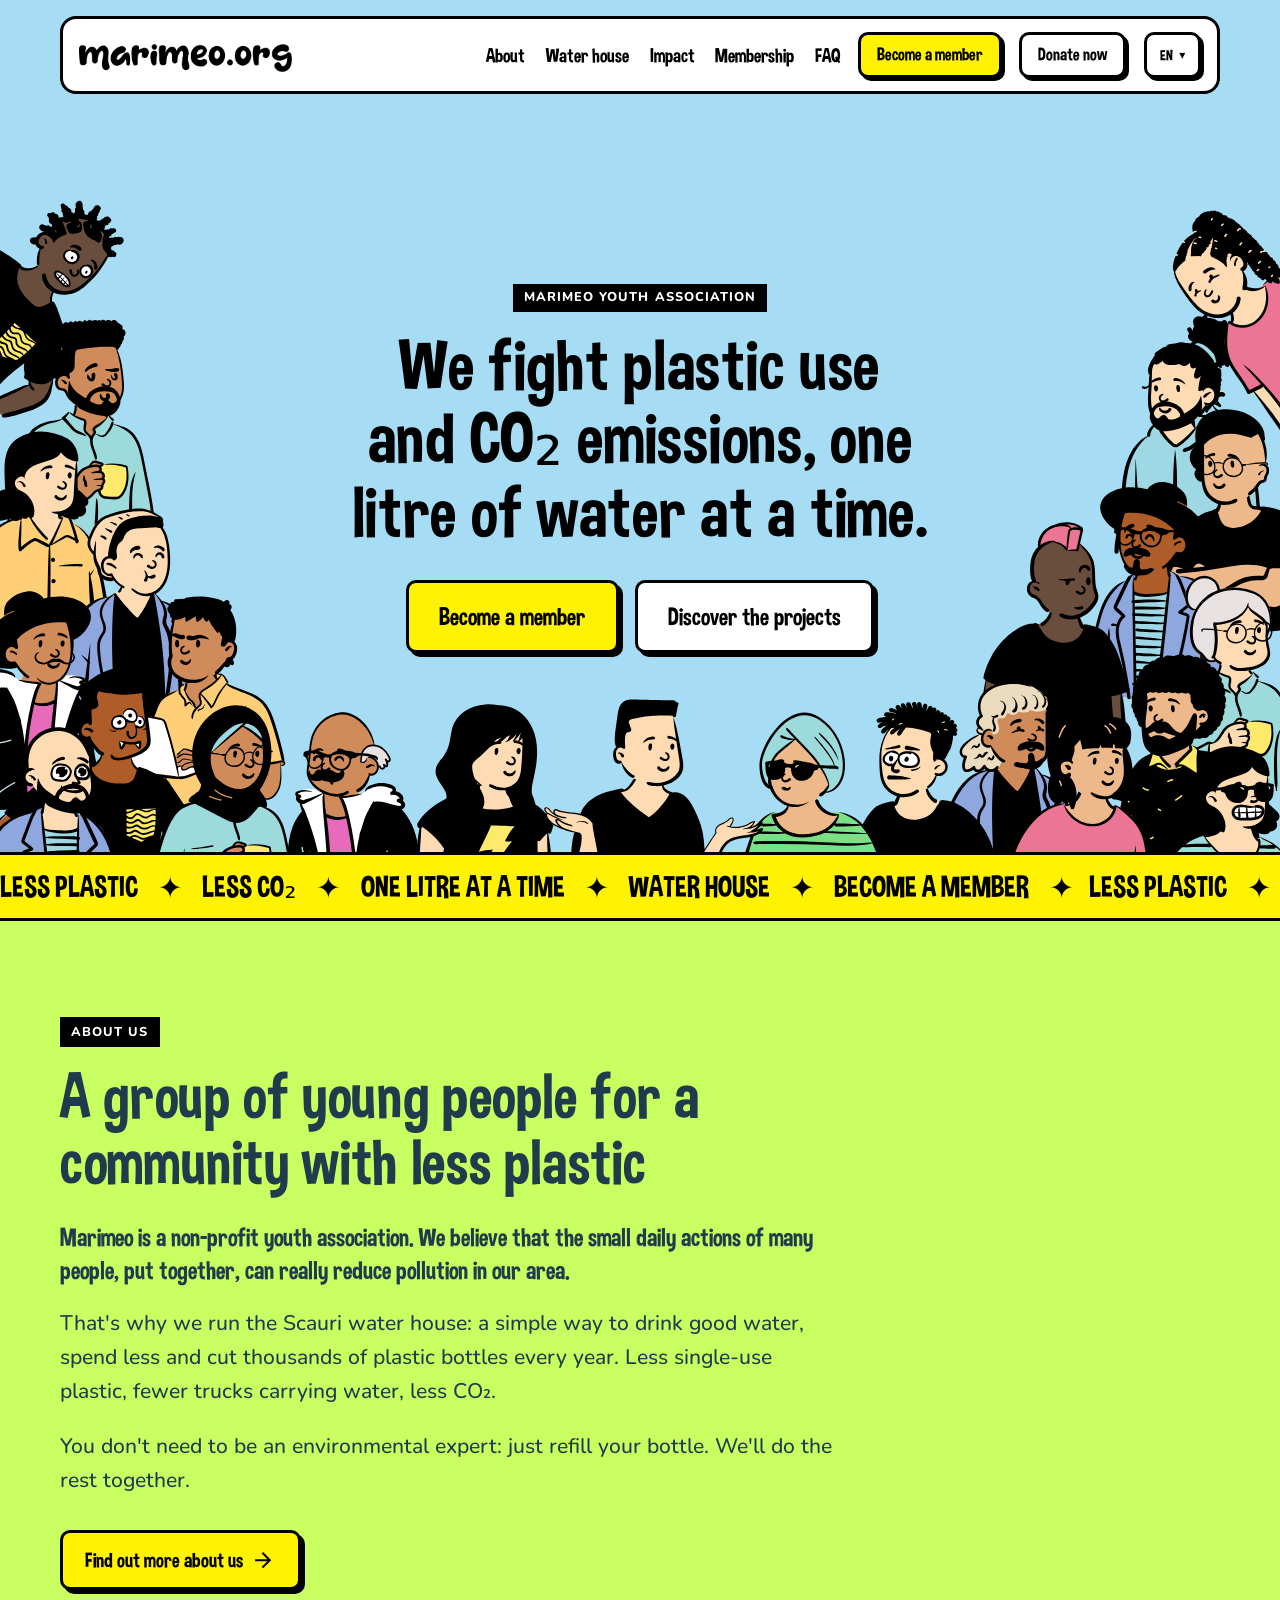
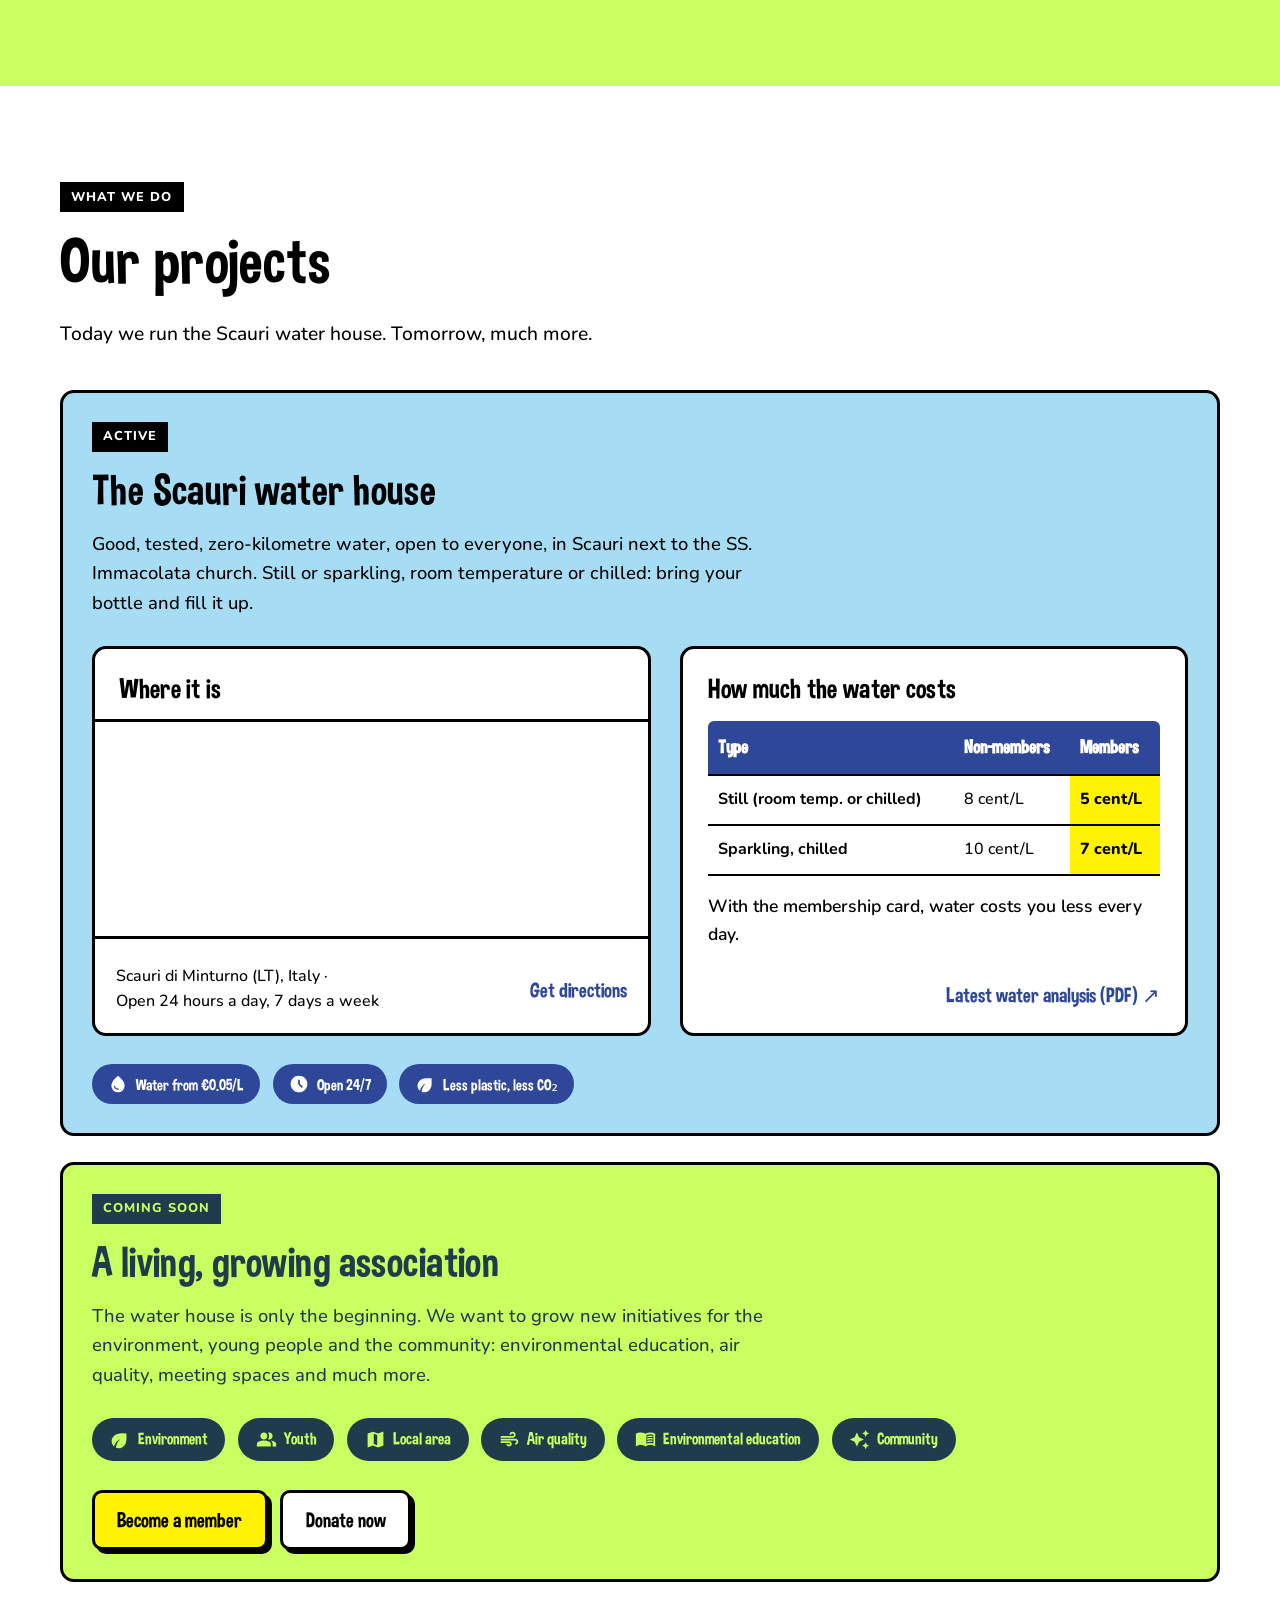
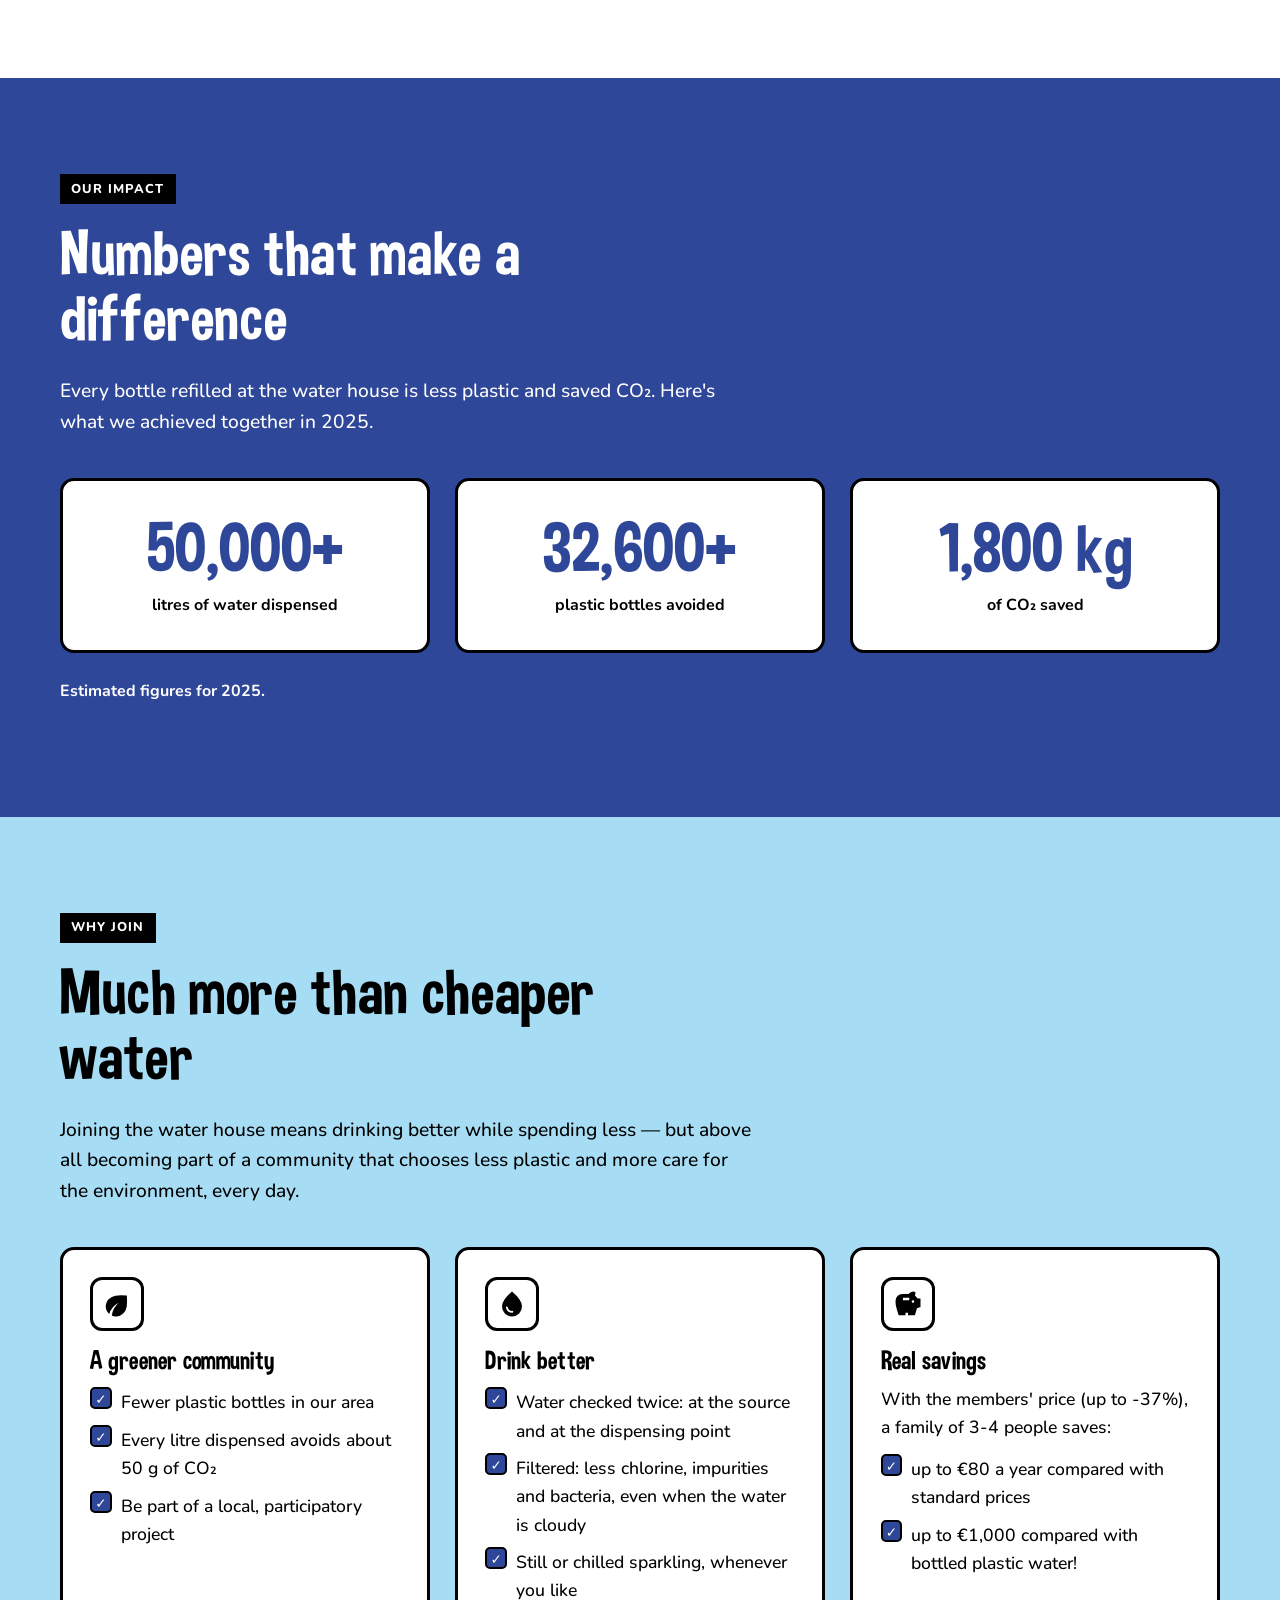
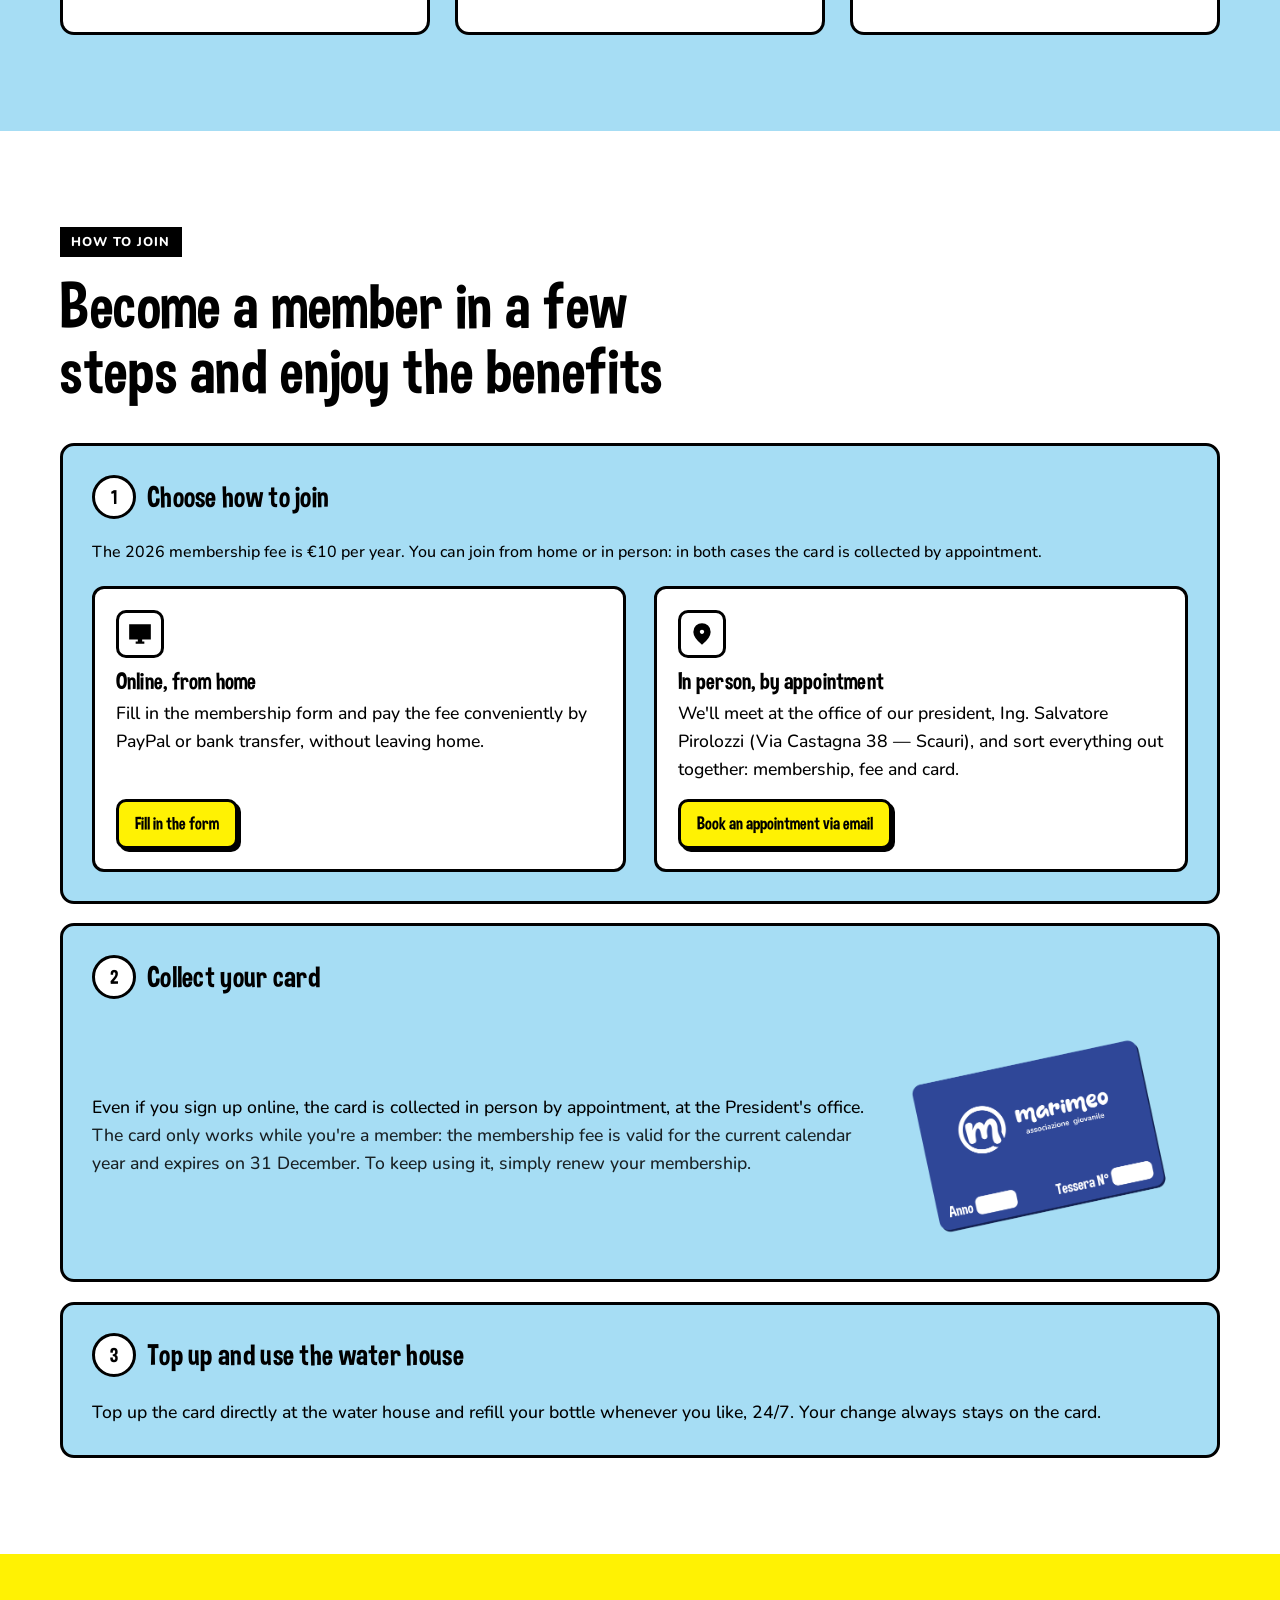
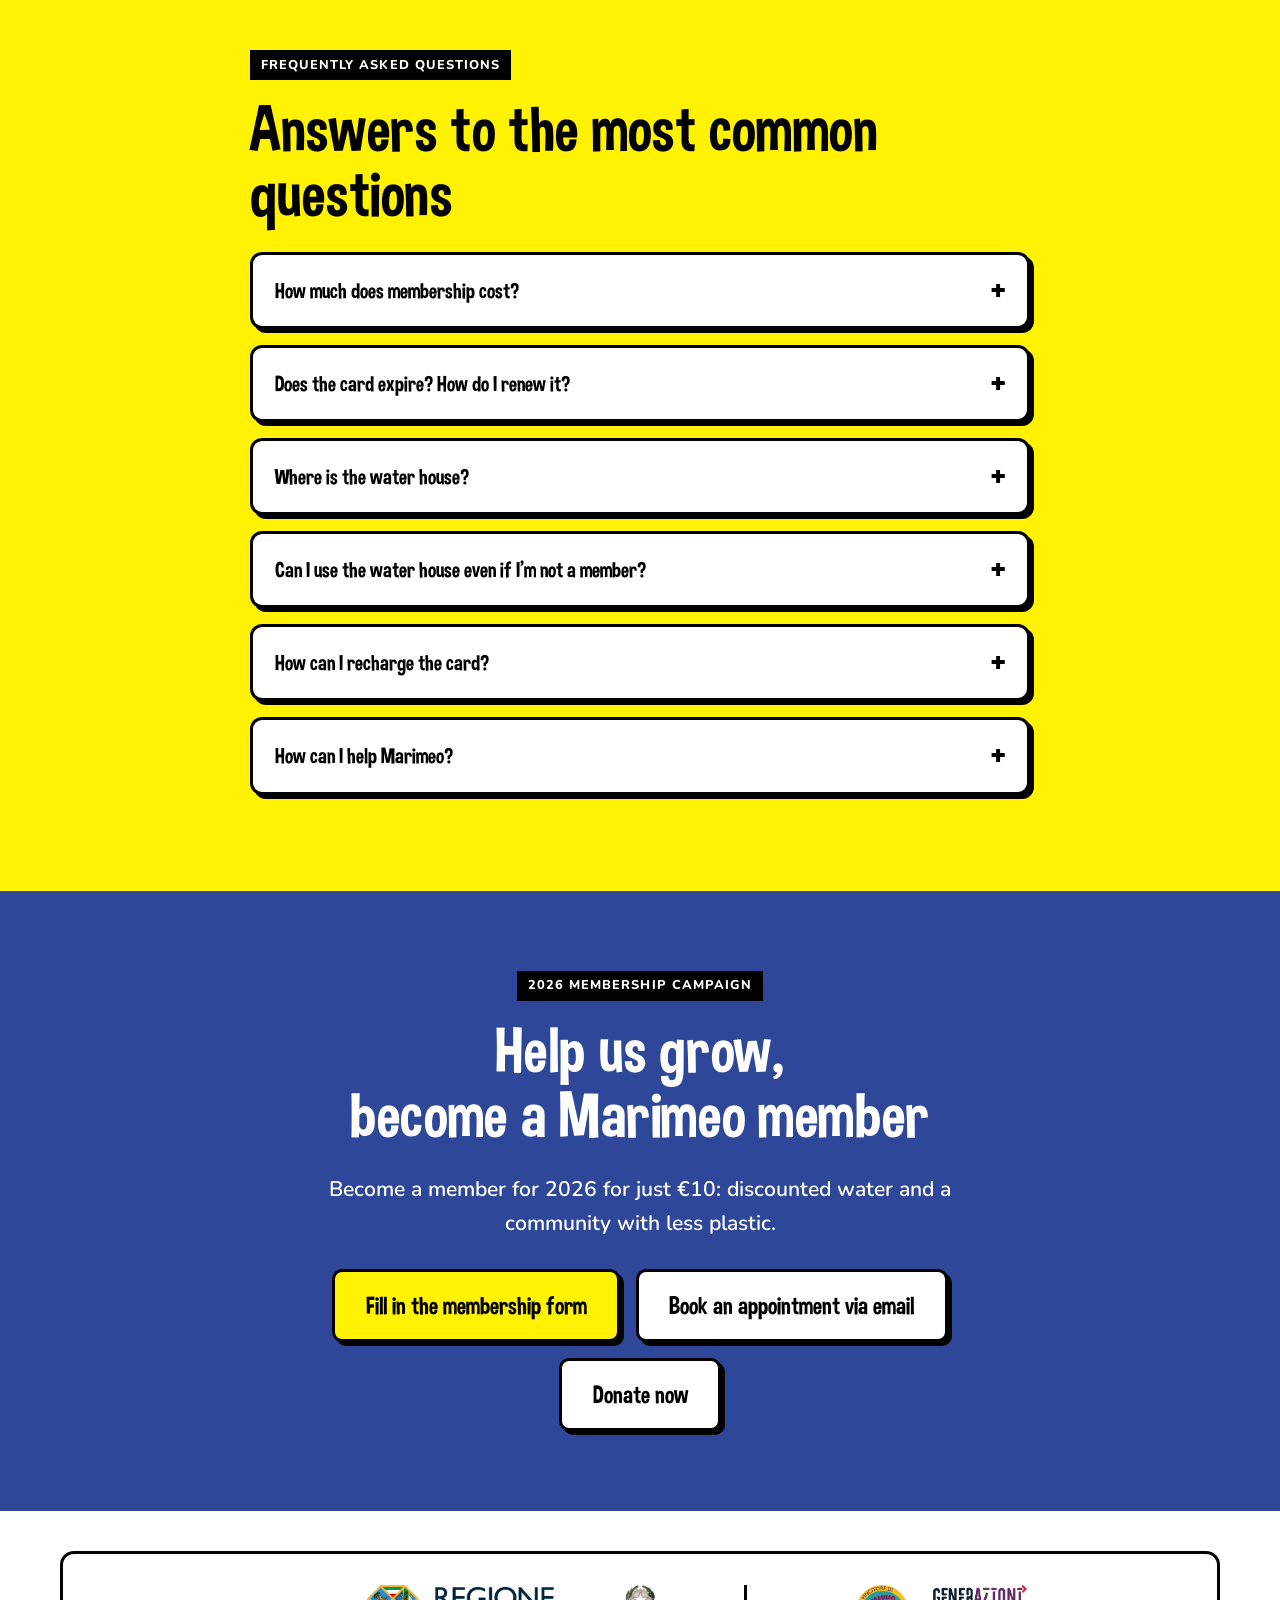
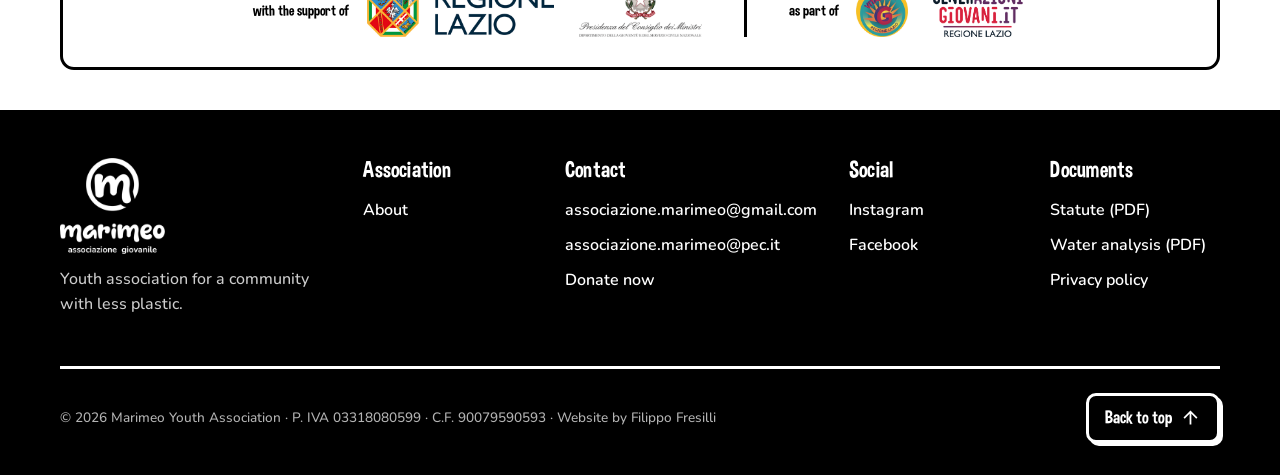
==== index.html @ 1ecc5b57 "Update index.html" ====
<!DOCTYPE html>
<html lang="it">
<head>
  <meta charset="UTF-8" />
  <meta name="viewport" content="width=device-width, initial-scale=1.0" />
  <title data-i18n="page_title">Marimeo — Associazione giovanile · Casetta dell'acqua a Scauri di Minturno</title>
  <meta name="description" data-i18n="meta_desc" content="Marimeo, associazione giovanile: gestiamo la casetta dell'acqua a Scauri, frazione di Minturno (LT), vicino Formia. Acqua da 5 cent/L, meno plastica, meno CO2." />
  <link rel="canonical" href="https://www.marimeo.org/" />

  <!-- Open Graph -->
  <meta property="og:title" content="Marimeo — Associazione giovanile · Casetta dell'acqua a Scauri" />
  <meta property="og:description" content="Associazione giovanile a Scauri, frazione di Minturno (LT) vicino Formia. La casetta dell'acqua è aperta a tutti h24: acqua buona, meno plastica, meno CO2." />
  <meta property="og:type" content="website" />
  <meta property="og:url" content="https://www.marimeo.org/" />
  <meta property="og:site_name" content="Marimeo" />
  <meta property="og:locale" content="it_IT" />
  <meta property="og:image" content="https://www.marimeo.org/assets/img/og-image.png?v=2" />
  <meta property="og:image:width" content="1200" />
  <meta property="og:image:height" content="630" />
  <meta property="og:image:alt" content="Marimeo — casetta dell'acqua di Scauri, associazione giovanile a Minturno (LT)" />
  <meta name="twitter:card" content="summary_large_image" />

  <!-- Favicon -->
  <link rel="icon" type="image/png" href="assets/img/favicon.png" />
  <link rel="apple-touch-icon" href="assets/img/favicon.png" />
  <meta name="theme-color" content="#2F4798" />

  <link rel="preconnect" href="https://fonts.googleapis.com" />
  <link rel="preconnect" href="https://fonts.gstatic.com" crossorigin />
  <link href="https://fonts.googleapis.com/css2?family=Nunito:wght@400;500;600;700;800&display=swap" rel="stylesheet" />

  <link rel="stylesheet" href="css/style.css" />

  <!-- Dati strutturati: associazione + il luogo fisico della casetta.
       Le coordinate sono le stesse del marker nella mappa della sezione "casetta". -->
  <script type="application/ld+json">
  {
    "@context": "https://schema.org",
    "@graph": [
      {
        "@type": "NGO",
        "@id": "https://www.marimeo.org/#organizzazione",
        "name": "Marimeo",
        "alternateName": "Associazione Giovanile Marimeo",
        "description": "Associazione giovanile ambientale senza scopo di lucro che gestisce la casetta dell'acqua di Scauri, frazione di Minturno (LT) nel basso Lazio, al confine con la Campania e vicino a Formia, per ridurre la plastica monouso e il consumo di CO2 sul territorio.",
        "url": "https://www.marimeo.org/",
        "logo": "https://www.marimeo.org/assets/img/marimeo-logo-black.png",
        "image": "https://www.marimeo.org/assets/img/og-image.png",
        "email": "associazione.marimeo@gmail.com",
        "foundingLocation": { "@id": "https://www.marimeo.org/#casetta" },
        "areaServed": [
          { "@type": "City", "name": "Scauri" },
          { "@type": "City", "name": "Minturno" },
          { "@type": "City", "name": "Formia" },
          { "@type": "AdministrativeArea", "name": "Provincia di Latina" }
        ],
        "knowsAbout": [
          "casetta dell'acqua",
          "riduzione della plastica monouso",
          "risparmio di CO2",
          "educazione ambientale"
        ],
        "sameAs": [
          "https://instagram.com/marimeo_org",
          "https://www.facebook.com/marimeo.org"
        ]
      },
      {
        "@type": "Place",
        "@id": "https://www.marimeo.org/#casetta",
        "name": "Casetta dell'acqua di Scauri",
        "description": "Casetta dell'acqua pubblica di Scauri, a pochi passi dalla Chiesa SS. Immacolata, frazione di Minturno (LT). Aperta a tutti h24: acqua naturale o frizzante, a temperatura ambiente o fredda, a partire da 5 cent/L per gli associati.",
        "url": "https://www.marimeo.org/#casetta",
        "isAccessibleForFree": true,
        "publicAccess": true,
        "address": {
          "@type": "PostalAddress",
          "streetAddress": "Presso la Chiesa SS. Immacolata",
          "addressLocality": "Scauri",
          "postalCode": "04028",
          "addressRegion": "LT",
          "addressCountry": "IT"
        },
        "containedInPlace": {
          "@type": "AdministrativeArea",
          "name": "Minturno",
          "containedInPlace": {
            "@type": "AdministrativeArea",
            "name": "Provincia di Latina",
            "containedInPlace": { "@type": "AdministrativeArea", "name": "Lazio" }
          }
        },
        "hasMap": "https://maps.app.goo.gl/UZPhsYiWvQkyXJnz8",
        "geo": {
          "@type": "GeoCoordinates",
          "latitude": 41.2585642,
          "longitude": 13.6988841
        },
        "openingHoursSpecification": {
          "@type": "OpeningHoursSpecification",
          "dayOfWeek": [
            "Monday", "Tuesday", "Wednesday", "Thursday",
            "Friday", "Saturday", "Sunday"
          ],
          "opens": "00:00",
          "closes": "23:59"
        }
      }
    ]
  }
  </script>

  <!-- Umami analytics (privacy-friendly, no cookie) -->
  <script defer src="https://cloud.umami.is/script.js" data-website-id="8558ff55-bcef-4fe2-8a5b-39b1cadf78dc"></script>
</head>
<body>
  <a class="skip-link" href="#main" data-i18n="skip_link">Salta al contenuto</a>
  <a id="top" tabindex="-1"></a>

  <!-- ===== Sprite icone (Material Symbols Sharp, filled — Apache 2.0) ===== -->
  <svg xmlns="http://www.w3.org/2000/svg" style="display:none" aria-hidden="true"><symbol id="i-users" viewBox="0 -960 960 960"><path d="M40-160v-112q0-34 17.5-62.5T104-378q62-31 126-46.5T360-440q66 0 130 15.5T616-378q29 15 46.5 43.5T680-272v112H40Zm720 0v-120q0-44-24.5-84.5T666-434q51 6 96 20.5t84 35.5q36 20 55 44.5t19 53.5v120H760ZM360-480q-66 0-113-47t-47-113q0-66 47-113t113-47q66 0 113 47t47 113q0 66-47 113t-113 47Zm400-160q0 66-47 113t-113 47q-11 0-28-2.5t-28-5.5q27-32 41.5-71t14.5-81q0-42-14.5-81T544-792q14-5 28-6.5t28-1.5q66 0 113 47t47 113Z"/></symbol><symbol id="i-impact" viewBox="0 -960 960 960"><path d="M640-160v-280h160v280H640Zm-240 0v-640h160v640H400Zm-240 0v-440h160v440H160Z"/></symbol><symbol id="i-droplet" viewBox="0 -960 960 960"><path d="M491-200q12-1 20.5-9.5T520-230q0-14-9-22.5t-23-7.5q-41 3-87-22.5T343-375q-2-11-10.5-18t-19.5-7q-14 0-23 10.5t-6 24.5q17 91 80 130t127 35ZM480-80q-137 0-228.5-94T160-408q0-100 79.5-217.5T480-880q161 137 240.5 254.5T800-408q0 140-91.5 234T480-80Z"/></symbol><symbol id="i-handshake" viewBox="0 -960 960 960"><path d="M622-144 484-282l56-56 82 82 202-202 56 56-258 258ZM400-480q-66 0-113-47t-47-113q0-66 47-113t113-47q66 0 113 47t47 113q0 66-47 113t-113 47Zm114 52L368-282l122 122H80v-112q0-33 17-62t47-44q51-26 115-44t141-18q30 0 58.5 3t55.5 9Z"/></symbol><symbol id="i-faq" viewBox="0 -960 960 960"><path d="M478-240q21 0 35.5-14.5T528-290q0-21-14.5-35.5T478-340q-21 0-35.5 14.5T428-290q0 21 14.5 35.5T478-240Zm-36-154h74q0-33 7.5-52t42.5-52q26-26 41-49.5t15-56.5q0-56-41-86t-97-30q-57 0-92.5 30T342-618l66 26q5-18 22.5-39t53.5-21q32 0 48 17.5t16 38.5q0 20-12 37.5T506-526q-44 39-54 59t-10 73Zm38 314q-83 0-156-31.5T197-197q-54-54-85.5-127T80-480q0-83 31.5-156T197-763q54-54 127-85.5T480-880q83 0 156 31.5T763-763q54 54 85.5 127T880-480q0 83-31.5 156T763-197q-54 54-127 85.5T480-80Z"/></symbol><symbol id="i-clock" viewBox="0 -960 960 960"><path d="m612-292 56-56-148-148v-184h-80v216l172 172ZM480-80q-83 0-156-31.5T197-197q-54-54-85.5-127T80-480q0-83 31.5-156T197-763q54-54 127-85.5T480-880q83 0 156 31.5T763-763q54 54 85.5 127T880-480q0 83-31.5 156T763-197q-54 54-127 85.5T480-80Z"/></symbol><symbol id="i-leaf" viewBox="0 -960 960 960"><path d="M450-80q-33 0-66.5-7.5T315-109q12-121 70-226t149-185q-110 56-190.5 148T231-162q-4-3-7.5-6.5L216-176q-47-47-71.5-105T120-402q0-68 27-130t75-110q81-81 210-105.5t362-4.5q18 239-6 364.5T684-182q-49 49-109.5 75.5T450-80Z"/></symbol><symbol id="i-ticket" viewBox="0 -960 960 960"><path d="M480-280q17 0 28.5-11.5T520-320q0-17-11.5-28.5T480-360q-17 0-28.5 11.5T440-320q0 17 11.5 28.5T480-280Zm0-160q17 0 28.5-11.5T520-480q0-17-11.5-28.5T480-520q-17 0-28.5 11.5T440-480q0 17 11.5 28.5T480-440Zm0-160q17 0 28.5-11.5T520-640q0-17-11.5-28.5T480-680q-17 0-28.5 11.5T440-640q0 17 11.5 28.5T480-600ZM80-160v-240q33 0 56.5-23.5T160-480q0-33-23.5-56.5T80-560v-240h800v240q-33 0-56.5 23.5T800-480q0 33 23.5 56.5T880-400v240H80Z"/></symbol><symbol id="i-save" viewBox="0 -960 960 960"><path d="M640-520q17 0 28.5-11.5T680-560q0-17-11.5-28.5T640-600q-17 0-28.5 11.5T600-560q0 17 11.5 28.5T640-520Zm-320-80h200v-80H320v80ZM180-120q-34-114-67-227.5T80-580q0-92 64-156t156-64h200q29-38 70.5-59t89.5-21q25 0 42.5 17.5T720-820q0 5-5 23-4 11-7.5 22.5T702-751l91 91h87v279l-113 37-67 224H480v-80h-80v80H180Z"/></symbol><symbol id="i-monitor" viewBox="0 -960 960 960"><path d="M320-120v-80h80v-80H80v-560h800v560H560v80h80v80H320Z"/></symbol><symbol id="i-pin" viewBox="0 -960 960 960"><path d="M480-480q33 0 56.5-23.5T560-560q0-33-23.5-56.5T480-640q-33 0-56.5 23.5T400-560q0 33 23.5 56.5T480-480Zm0 400Q319-217 239.5-334.5T160-552q0-150 96.5-239T480-880q127 0 223.5 89T800-552q0 100-79.5 217.5T480-80Z"/></symbol><symbol id="i-map" viewBox="0 -960 960 960"><path d="m600-120-240-84-240 93v-647l240-82 240 84 240-93v647l-240 82Zm-40-98v-468l-160-56v468l160 56Z"/></symbol><symbol id="i-wind" viewBox="0 -960 960 960"><path d="M460-160q-50 0-85-35t-35-85h80q0 17 11.5 28.5T460-240q17 0 28.5-11.5T500-280q0-17-11.5-28.5T460-320H80v-80h380q50 0 85 35t35 85q0 50-35 85t-85 35ZM80-560v-80h540q26 0 43-17t17-43q0-26-17-43t-43-17q-26 0-43 17t-17 43h-80q0-59 40.5-99.5T620-840q59 0 99.5 40.5T760-700q0 59-40.5 99.5T620-560H80Zm660 320v-80q26 0 43-17t17-43q0-26-17-43t-43-17H80v-80h660q59 0 99.5 40.5T880-380q0 59-40.5 99.5T740-240Z"/></symbol><symbol id="i-book" viewBox="0 -960 960 960"><path d="M520-278q44-21 88.5-31.5T700-320q36 0 70.5 6t69.5 18v-396q-33-14-68.5-21t-71.5-7q-47 0-93 12t-87 36v394Zm-40 118q-48-38-104-59t-116-21q-53 0-111 20T40-158v-580q44-30 103.5-46T260-800q58 0 113.5 15T480-740q51-30 106.5-45T700-800q57 0 116.5 16T920-738v580q-50-42-108.5-62T700-240q-60 0-116 21t-104 59Zm80-404v-68q33-14 67.5-21t72.5-7q26 0 51 4t49 10v64q-24-9-48.5-13.5T700-600q-38 0-73 9.5T560-564Zm0 220v-68q33-14 67.5-21t72.5-7q26 0 51 4t49 10v64q-24-9-48.5-13.5T700-380q-38 0-73 9t-67 27Zm0-110v-68q33-14 67.5-21t72.5-7q26 0 51 4t49 10v64q-24-9-48.5-13.5T700-490q-38 0-73 9.5T560-454Z"/></symbol><symbol id="i-arrow-up" viewBox="0 -960 960 960"><path d="M440-160v-487L216-423l-56-57 320-320 320 320-56 57-224-224v487h-80Z"/></symbol><symbol id="i-arrow-right" viewBox="0 -960 960 960"><path d="M647-440H160v-80h487L423-744l57-56 320 320-320 320-57-56 224-224Z"/></symbol><symbol id="i-close" viewBox="0 -960 960 960"><path d="m256-200-56-56 224-224-224-224 56-56 224 224 224-224 56 56-224 224 224 224-56 56-224-224-224 224Z"/></symbol><symbol id="i-sparkles" viewBox="0 0 24 24"><path d="m19 9-1.25-2.75L15 5l2.75-1.25L19 1l1.25 2.75L23 5l-2.75 1.25Zm0 14-1.25-2.75L15 19l2.75-1.25L19 15l1.25 2.75L23 19l-2.75 1.25ZM9 20l-2.5-5.5L1 12l5.5-2.5L9 4l2.5 5.5L17 12l-5.5 2.5Z"/></symbol></svg>

  <!-- ===== Header / Navbar ===== -->
  <header class="site-header">
    <div class="container header-inner">
      <a href="#top" class="brand" aria-label="Marimeo — home">
        <img class="brand-wordmark" src="assets/img/marimeo-wordmark-black.png" alt="Marimeo" width="609" height="80" />
      </a>

      <div class="header-right">
        <nav class="nav" aria-label="Navigazione principale">
          <ul class="nav-menu" id="nav-menu">
            <li><a href="#chi-siamo" data-i18n="nav_about">Chi siamo</a></li>
            <li><a href="#casetta" data-i18n="nav_water">Casetta</a></li>
            <li><a href="#impatto" data-i18n="nav_impact">Impatto</a></li>
            <li><a href="#associarsi" data-i18n="nav_join_us">Associarsi</a></li>
            <li><a href="#faq" data-i18n="nav_faq">FAQ</a></li>
          </ul>
        </nav>

        <a href="#come-associarsi" class="btn btn-sm header-cta" data-i18n="nav_join">Diventa socio</a>
        <a href="https://paypal.me/associazionemarimeo?country.x=IT&amp;locale.x=it_IT" data-umami-event="dona" class="btn btn-sm btn-ghost header-donate" target="_blank" rel="noopener" data-i18n="donate_cta">Dona ora</a>

        <div class="lang-switch">
          <button type="button" class="lang-trigger" aria-expanded="false" aria-controls="lang-menu" aria-label="Cambia lingua / Change language">
            <span class="lang-current">IT</span>
            <span class="lang-caret" aria-hidden="true">▾</span>
          </button>
          <ul class="lang-menu" id="lang-menu">
            <li><button type="button" class="lang-btn is-active" data-lang="it" lang="it" aria-pressed="true">Italiano</button></li>
            <li><button type="button" class="lang-btn" data-lang="en" lang="en" aria-pressed="false">English</button></li>
            <li><button type="button" class="lang-btn" data-lang="fr" lang="fr" aria-pressed="false">Français</button></li>
          </ul>
        </div>
      </div>
    </div>
  </header>

  <!-- ===== Barra di navigazione mobile (in basso, stile app) ===== -->
  <nav class="bottom-nav" aria-label="Navigazione mobile">
    <a href="#chi-siamo" class="bn-item"><svg class="ico" aria-hidden="true"><use href="#i-users"></use></svg><span class="bn-label" data-i18n="nav_about">Chi siamo</span></a>
    <a href="#casetta" class="bn-item"><svg class="ico" aria-hidden="true"><use href="#i-droplet"></use></svg><span class="bn-label" data-i18n="nav_water">Casetta</span></a>
    <a href="#impatto" class="bn-item"><svg class="ico" aria-hidden="true"><use href="#i-impact"></use></svg><span class="bn-label" data-i18n="nav_impact">Impatto</span></a>
    <a href="#associarsi" class="bn-item"><svg class="ico" aria-hidden="true"><use href="#i-handshake"></use></svg><span class="bn-label" data-i18n="nav_join_us">Associarsi</span></a>
    <a href="#faq" class="bn-item"><svg class="ico" aria-hidden="true"><use href="#i-faq"></use></svg><span class="bn-label" data-i18n="nav_faq">FAQ</span></a>
  </nav>

  <main id="main" tabindex="-1">
    <!-- ===== 1. Hero ===== -->
    <section class="hero">
      <div class="container hero-inner">
        <h1 class="hero-title">
          <span class="eyebrow" data-i18n="hero_eyebrow">Associazione Giovanile Marimeo</span>
          <span class="hero-claim" data-i18n="hero_title">Combattiamo il consumo di plastica e le emissioni di CO₂, un litro d'acqua alla volta.</span>
        </h1>
        <div class="hero-actions">
          <a href="#come-associarsi" class="btn btn-lg" data-i18n="hero_cta1">Diventa socio</a>
          <a href="#casetta" class="btn btn-ghost btn-lg" data-i18n="hero_cta2">Scopri i progetti</a>
        </div>
      </div>
    </section>

    <!-- Marquee. Gli span sono copie identiche e portano lo stesso data-i18n,
         cosi' restano identici anche cambiando lingua: l'animazione trasla il
         track del 50%, e senza copie uguali il ciclo si chiuderebbe con un salto.
         Ne servono quattro, non due: a fine ciclo il track e' scorso di meta'
         larghezza, cioe' di due span, e sotto quella soglia su schermi larghi
         resterebbe una fascia gialla vuota a destra. -->
    <div class="marquee" aria-hidden="true">
      <div class="marquee-track">
        <span data-i18n="marquee_text" data-i18n-html>MENO PLASTICA <i class="marquee-sep">✦</i> MENO CO₂ <i class="marquee-sep">✦</i> UN LITRO ALLA VOLTA <i class="marquee-sep">✦</i> CASETTA DELL'ACQUA <i class="marquee-sep">✦</i> DIVENTA SOCIO <i class="marquee-sep">✦</i></span>
        <span data-i18n="marquee_text" data-i18n-html>MENO PLASTICA <i class="marquee-sep">✦</i> MENO CO₂ <i class="marquee-sep">✦</i> UN LITRO ALLA VOLTA <i class="marquee-sep">✦</i> CASETTA DELL'ACQUA <i class="marquee-sep">✦</i> DIVENTA SOCIO <i class="marquee-sep">✦</i></span>
        <span data-i18n="marquee_text" data-i18n-html>MENO PLASTICA <i class="marquee-sep">✦</i> MENO CO₂ <i class="marquee-sep">✦</i> UN LITRO ALLA VOLTA <i class="marquee-sep">✦</i> CASETTA DELL'ACQUA <i class="marquee-sep">✦</i> DIVENTA SOCIO <i class="marquee-sep">✦</i></span>
        <span data-i18n="marquee_text" data-i18n-html>MENO PLASTICA <i class="marquee-sep">✦</i> MENO CO₂ <i class="marquee-sep">✦</i> UN LITRO ALLA VOLTA <i class="marquee-sep">✦</i> CASETTA DELL'ACQUA <i class="marquee-sep">✦</i> DIVENTA SOCIO <i class="marquee-sep">✦</i></span>
      </div>
    </div>

    <!-- ===== 2. Cos'è Marimeo ===== -->
    <section id="chi-siamo" class="section section-green">
      <div class="container narrow">
        <p class="section-eyebrow" data-i18n="about_eyebrow">Chi siamo</p>
        <h2 class="section-title" data-i18n="about_title">Un'associazione di giovani per un territorio con meno plastica</h2>
        <div class="about-text">
          <p data-i18n="about_p1">
            Marimeo è un'associazione giovanile senza scopo di lucro. Crediamo che i
            piccoli gesti di ogni giorno, messi insieme, possano ridurre davvero
            l'inquinamento del nostro territorio.
          </p>
          <p data-i18n="about_p2">
            Per questo gestiamo la casetta dell'acqua di Scauri: un modo semplice per
            bere acqua buona, spendere meno e tagliare migliaia di bottiglie di
            plastica ogni anno. Meno plastica monouso, meno camion che trasportano
            acqua, meno CO₂.
          </p>
          <p data-i18n="about_p3">
            Non serve essere ambientalisti esperti: basta riempire la propria
            borraccia. Il resto lo facciamo insieme.
          </p>
        </div>

        <p class="about-cta">
          <a href="chi-siamo.html" class="btn"><span data-i18n="about_more">Scopri di più su di noi</span><svg class="ico" aria-hidden="true"><use href="#i-arrow-right"></use></svg></a>
        </p>
      </div>
    </section>

    <!-- ===== 3. Cosa facciamo: i progetti ===== -->
    <!-- L'id resta "casetta": e' l'ancora dei menu, del CTA nell'hero e l'@id
         del Place nei dati strutturati. La sezione ora e' un contenitore di
         progetti, ma il luogo fisico a cui punta l'ancora e' sempre questo. -->
    <section id="casetta" class="section">
      <div class="container">
        <p class="section-eyebrow" data-i18n="water_eyebrow">Cosa facciamo</p>
        <h2 class="section-title" data-i18n="projects_title">I nostri progetti</h2>
        <p class="section-intro" data-i18n="projects_intro">
          Oggi gestiamo la casetta dell'acqua di Scauri. Domani, molto altro.
        </p>

        <ul class="projects-track">
          <li class="project-card">
            <p class="project-status" data-i18n="project_status_active">Attivo</p>
            <h3 class="project-name" data-i18n="water_title">La casetta dell'acqua di Scauri</h3>
            <p class="project-desc" data-i18n="water_desc">
              Acqua buona, controllata e a chilometro zero, aperta a tutti, a Scauri
              vicino alla Chiesa SS. Immacolata. Naturale o frizzante, a temperatura
              ambiente o fredda: porti la tua borraccia e la riempi.
            </p>

            <div class="water-layout">
              <div class="map-card">
                <h4 class="map-card-title" data-i18n="water_where_label">Dove si trova</h4>
                <div class="map-embed-wrap">
                  <iframe
                    class="map-embed"
                    src="https://www.openstreetmap.org/export/embed.html?bbox=13.6949%2C41.2566%2C13.7029%2C41.2606&layer=mapnik&marker=41.2585642%2C13.6988841"
                    title="Mappa della casetta dell'acqua di Scauri"
                    loading="lazy"
                    referrerpolicy="no-referrer-when-downgrade"
                    allowfullscreen></iframe>
                  <button type="button" class="map-embed-guard" aria-label="Attiva la mappa per interagire"></button>
                </div>
                <div class="map-foot">
                  <div>
                    <span data-i18n="water_where_value">Scauri di Minturno (LT) · Aperta h24, 7 giorni su 7</span>
                  </div>
                  <a href="https://maps.app.goo.gl/UZPhsYiWvQkyXJnz8" data-umami-event="come-arrivarci" class="btn-tertiary" target="_blank" rel="noopener" data-i18n="water_directions">Come arrivarci</a>
                </div>
              </div>

              <div class="price-card">
                <h4 data-i18n="price_title">Quanto costa l'acqua</h4>
                <table class="price-table">
                  <thead>
                    <tr>
                      <th scope="col" data-i18n="price_type_head">Tipo</th>
                      <th scope="col" data-i18n="price_non_head">Non associati</th>
                      <th scope="col" class="price-hl" data-i18n="price_mem_head">Associati</th>
                    </tr>
                  </thead>
                  <tbody>
                    <tr>
                      <th scope="row" data-i18n="price_row1">Naturale (ambiente o fredda)</th>
                      <td>8 cent/L</td>
                      <td class="price-hl">5 cent/L</td>
                    </tr>
                    <tr>
                      <th scope="row" data-i18n="price_row2">Frizzante fredda</th>
                      <td>10 cent/L</td>
                      <td class="price-hl">7 cent/L</td>
                    </tr>
                  </tbody>
                </table>
                <p class="price-note" data-i18n="price_note">
                  Con la tessera da socio l'acqua ti costa meno ogni giorno.
                </p>
                <a href="assets/docs/analisi-acqua-2026-06.pdf" data-umami-event="pdf-analisi-acqua" class="btn-tertiary" style="margin-top: 1rem;" target="_blank" rel="noopener" data-i18n="water_analysis_link">Analisi dell'acqua aggiornate (PDF) ↗</a>
              </div>
            </div>

            <ul class="hero-badges project-badges">
              <li><svg class="ico" aria-hidden="true"><use href="#i-droplet"></use></svg> <span data-i18n="hero_badge1">Acqua da 5 cent/L</span></li>
              <li><svg class="ico" aria-hidden="true"><use href="#i-clock"></use></svg> <span data-i18n="hero_badge2">Aperta 24/7</span></li>
              <li><svg class="ico" aria-hidden="true"><use href="#i-leaf"></use></svg> <span data-i18n="hero_badge3">Meno plastica, meno CO₂</span></li>
            </ul>
          </li>

          <li class="project-card project-next" id="futuro">
            <p class="project-status" data-i18n="project_status_soon">In arrivo</p>
            <h3 class="project-name" data-i18n="future_title">Un'associazione viva e in crescita</h3>
            <p class="project-desc" data-i18n="future_text">
              La casetta dell'acqua è solo l'inizio. Vogliamo far crescere nuove iniziative
              per l'ambiente, i giovani e la comunità: educazione ambientale, qualità
              dell'aria, spazi di incontro e molto altro.
            </p>
            <ul class="tag-list">
              <li><svg class="ico" aria-hidden="true"><use href="#i-leaf"></use></svg> <span data-i18n="future_tag1">Ambiente</span></li>
              <li><svg class="ico" aria-hidden="true"><use href="#i-users"></use></svg> <span data-i18n="future_tag2">Giovani</span></li>
              <li><svg class="ico" aria-hidden="true"><use href="#i-map"></use></svg> <span data-i18n="future_tag3">Territorio</span></li>
              <li><svg class="ico" aria-hidden="true"><use href="#i-wind"></use></svg> <span data-i18n="future_tag4">Qualità dell'aria</span></li>
              <li><svg class="ico" aria-hidden="true"><use href="#i-book"></use></svg> <span data-i18n="future_tag5">Educazione ambientale</span></li>
              <li><svg class="ico" aria-hidden="true"><use href="#i-sparkles"></use></svg> <span data-i18n="future_tag6">Comunità</span></li>
            </ul>
            <div class="project-actions">
              <a href="#come-associarsi" class="btn" data-i18n="hero_cta1">Diventa socio</a>
              <a href="https://paypal.me/associazionemarimeo?country.x=IT&amp;locale.x=it_IT" data-umami-event="dona" class="btn btn-ghost" target="_blank" rel="noopener" data-i18n="donate_cta">Dona ora</a>
            </div>
          </li>
        </ul>
      </div>
    </section>

    <!-- ===== 4. Il nostro impatto ===== -->
    <section id="impatto" class="section section-blue">
      <div class="container">
        <p class="section-eyebrow" data-i18n="impact_eyebrow">Il nostro impatto</p>
        <h2 class="section-title" data-i18n="impact_title">Numeri che fanno la differenza</h2>
        <p class="section-intro" data-i18n="impact_intro">
          Ogni borraccia riempita alla casetta è plastica in meno e CO₂ risparmiata.
          Ecco la plastica evitata e il risparmio di CO2 ottenuti insieme nel 2025
          a Scauri di Minturno.
        </p>

        <div class="stats">
          <article class="stat">
            <div class="stat-num" data-target="50000" data-suffix="+">0</div>
            <p class="stat-label" data-i18n="impact_water_label">litri d'acqua erogati</p>
          </article>
          <article class="stat">
            <div class="stat-num" data-target="32600" data-suffix="+">0</div>
            <p class="stat-label" data-i18n="impact_bottles_label">bottiglie di plastica evitate</p>
          </article>
          <article class="stat">
            <div class="stat-num" data-target="1800" data-suffix=" kg">0</div>
            <p class="stat-label" data-i18n="impact_co2_label">di CO₂ risparmiata</p>
          </article>
        </div>
        <p class="stat-note" data-i18n="impact_note">Dati stimati relativi al 2025.</p>
      </div>
    </section>

    <!-- ===== 5. Perché associarsi ===== -->
    <section id="associarsi" class="section section-cyan">
      <div class="container">
        <p class="section-eyebrow" data-i18n="why_eyebrow">Perché associarsi</p>
        <h2 class="section-title" data-i18n="why_title">Molto più di uno sconto sull'acqua</h2>
        <p class="section-intro" data-i18n="why_intro">Associarti alla casetta vuol dire bere meglio spendendo meno — ma soprattutto entrare in una comunità che ogni giorno sceglie meno plastica e più attenzione all'ambiente.</p>
        <div class="cards cards-3">
          <article class="card">
            <span class="card-ico" aria-hidden="true"><svg class="ico"><use href="#i-leaf"></use></svg></span>
            <h3 data-i18n="community_card_title">Una comunità più green</h3>
            <ul class="card-list">
              <li data-i18n="community_card_b1">Meno bottiglie di plastica sul territorio</li>
              <li data-i18n="community_card_b2">Ogni litro erogato evita circa 50 g di CO₂</li>
              <li data-i18n="community_card_b3">Fai parte di un progetto locale e partecipativo</li>
            </ul>
          </article>
          <article class="card">
            <span class="card-ico" aria-hidden="true"><svg class="ico"><use href="#i-droplet"></use></svg></span>
            <h3 data-i18n="drink_card_title">Bevi meglio</h3>
            <ul class="card-list">
              <li data-i18n="drink_card_b1">Acqua controllata due volte: alla fonte e all'erogazione</li>
              <li data-i18n="drink_card_b2">Filtrata: meno cloro, impurità e batteri, anche in caso di torbidità</li>
              <li data-i18n="drink_card_b3">Naturale o frizzante fredda, quando vuoi</li>
            </ul>
          </article>
          <article class="card">
            <span class="card-ico" aria-hidden="true"><svg class="ico"><use href="#i-save"></use></svg></span>
            <h3 data-i18n="save_card_title">Risparmi davvero</h3>
            <p data-i18n="save_card_intro">Con il prezzo riservato ai soci (fino al −37%), una famiglia di 3-4 persone risparmia:</p>
            <ul class="card-list">
              <li data-i18n="save_card_b1">fino a 80 € l'anno rispetto ai prezzi standard</li>
              <li data-i18n="save_card_b2">fino a 1.000 € rispetto all'acqua in bottiglia di plastica!</li>
            </ul>
          </article>
        </div>
      </div>
    </section>

    <!-- ===== 6. Come associarsi ===== -->
    <section id="come-associarsi" class="section">
      <div class="container">
        <p class="section-eyebrow" data-i18n="how_eyebrow">Come associarsi</p>
        <h2 class="section-title" data-i18n="how_title">Diventa socio in pochi passi e usufruisci dei benefici</h2>

        <div class="timeline">
        <div class="enroll">
          <div class="step-head"><span class="step-num">1</span><h3 data-i18n="enroll_title">Scegli come associarti</h3></div>
          <p class="enroll-intro" data-i18n="how_intro">La quota associativa 2026 è di 10 € l'anno. Puoi associarti comodamente da casa o di persona: in entrambi i casi la tessera si ritira su appuntamento.</p>
          <div class="enroll-grid">
            <div class="enroll-option">
              <span class="enroll-ico" aria-hidden="true"><svg class="ico"><use href="#i-monitor"></use></svg></span>
              <h4 data-i18n="enroll_online_title">Online, da casa</h4>
              <p data-i18n="enroll_online_text">Compila il modulo di iscrizione e paga la quota comodamente con PayPal o bonifico bancario, senza spostarti da casa.</p>
              <a href="https://docs.google.com/forms/d/e/1FAIpQLSeBeD-45sE0SCN8LLBZpJSDTblXInBuYEJI8G27DrY_9mlQ0A/viewform?usp=send_form" data-umami-event="iscrizione-modulo"
                 class="btn btn-sm" target="_blank" rel="noopener" data-i18n="enroll_online_btn">Compila il modulo</a>
            </div>
            <div class="enroll-option">
              <span class="enroll-ico" aria-hidden="true"><svg class="ico"><use href="#i-pin"></use></svg></span>
              <h4 data-i18n="enroll_office_title">Di persona, su appuntamento</h4>
              <p data-i18n="enroll_office_text">Ci vediamo allo studio del presidente, Ing. Salvatore Pirolozzi (Via Castagna 38 — Scauri), e sistemiamo tutto insieme: iscrizione, quota e tessera.</p>
              <a href="mailto:associazione.marimeo@gmail.com" class="btn btn-sm" data-umami-event="appuntamento-email" data-i18n="enroll_office_btn">Prendi appuntamento via email</a>
            </div>
          </div>
        </div>

        <ol class="steps" start="2">
          <li class="step">
            <div class="step-head"><span class="step-num">2</span><h3 data-i18n="step2_title">Ritira la tessera</h3></div>
            <div class="step-content">
              <div class="step-body">
                <p data-i18n="step2_text">Anche se ti iscrivi online, la tessera si ritira di persona su appuntamento, presso lo studio del Presidente.</p>
                <p class="step-note" data-i18n="how_note">La tessera funziona solo da socio: la quota associativa vale per l'anno solare in corso e scade il 31 dicembre. Per continuare a usarla basta riassociarsi.</p>
              </div>
              <img class="step-tessera-img" src="assets/img/tessera-marimeo.png" alt="Tessera socio Marimeo" width="1200" height="1034" loading="lazy">
            </div>
          </li>
          <li class="step">
            <div class="step-head"><span class="step-num">3</span><h3 data-i18n="step3_title">Ricarica e usa la casetta</h3></div>
            <div class="step-content">
              <div class="step-body">
                <p data-i18n="step3_text">Ricarichi la tessera direttamente alla casetta e riempi la borraccia quando vuoi, 24/7. Il resto resta sempre sulla tessera.</p>
              </div>
            </div>
          </li>
        </ol>
        </div>
      </div>
    </section>

    <!-- ===== 7. FAQ ===== -->
    <section id="faq" class="section section-yellow">
      <div class="container narrow centered">
        <p class="section-eyebrow" data-i18n="faq_eyebrow">Domande frequenti</p>
        <h2 class="section-title" data-i18n="faq_title">Le risposte alle domande più comuni</h2>
        <div class="faq">
          <details class="faq-item">
            <summary data-i18n="faq_q1">Quanto costa associarsi?</summary>
            <div class="faq-a"><p data-i18n="faq_a1">Per il 2026 la quota associativa è di 10 € l'anno. Include la tessera ricaricabile che ti dà l'acqua a prezzo scontato. La quota vale per l'anno solare in corso e scade il 31 dicembre.</p></div>
          </details>
          <details class="faq-item">
            <summary data-i18n="faq_q6">La tessera scade? Come si rinnova?</summary>
            <div class="faq-a"><p data-i18n="faq_a6">La tessera funziona solo da socio e la quota vale per l'anno solare in corso: scade il 31 dicembre. Per continuare a usarla ti basta riassociarti l'anno successivo, rinnovando la quota da 10 €.</p></div>
          </details>
          <details class="faq-item">
            <summary data-i18n="faq_q2">Dove si trova la casetta dell'acqua?</summary>
            <div class="faq-a"><p data-i18n="faq_a2">A Scauri, nel comune di Minturno (LT). È aperta a tutti 24 ore su 24, 7 giorni su 7. Trovi la posizione esatta nella mappa qui sopra.</p></div>
          </details>
          <details class="faq-item">
            <summary data-i18n="faq_q3">Posso usare la casetta anche se non sono associato?</summary>
            <div class="faq-a"><p data-i18n="faq_a3">Sì, la casetta è aperta a tutti. Gli associati, però, pagano meno: 5 cent/L invece di 8 per l'acqua naturale e 7 invece di 10 per la frizzante.</p></div>
          </details>
          <details class="faq-item">
            <summary data-i18n="faq_q4">Come posso ricaricare la tessera?</summary>
            <div class="faq-a"><p data-i18n="faq_a4">La tessera si ricarica direttamente alla casetta dell'acqua, in modo semplice e veloce.</p></div>
          </details>
          <details class="faq-item">
            <summary data-i18n="faq_q5">Come posso aiutare Marimeo?</summary>
            <div class="faq-a"><p data-i18n="faq_a5">Associandoti, usando la casetta con la tua borraccia, partecipando alle iniziative e seguendoci sui social. Ogni gesto conta!</p></div>
          </details>
        </div>
      </div>
    </section>

    <!-- ===== CTA finale ===== -->
    <section id="diventa-associato" class="cta-band">
      <div class="container cta-inner">
        <p class="eyebrow" data-i18n="final_cta_note">Campagna associativa 2026</p>
        <h2 data-i18n="final_cta_title" data-i18n-html>Aiutaci a crescere,<br>diventa socio Marimeo</h2>
        <p data-i18n="final_cta_text">Associati per il 2026 con soli 10 €: acqua scontata e un territorio con meno plastica.</p>
        <div class="cta-actions">
          <a href="https://docs.google.com/forms/d/e/1FAIpQLSeBeD-45sE0SCN8LLBZpJSDTblXInBuYEJI8G27DrY_9mlQ0A/viewform?usp=send_form" data-umami-event="iscrizione-modulo"
             class="btn btn-lg" target="_blank" rel="noopener" data-i18n="final_cta_btn">Compila il modulo di iscrizione</a>
          <a href="mailto:associazione.marimeo@gmail.com"
             class="btn btn-ghost btn-lg" data-umami-event="appuntamento-email" data-i18n="enroll_office_btn">Prendi appuntamento via email</a>
          <a href="https://paypal.me/associazionemarimeo?country.x=IT&amp;locale.x=it_IT" data-umami-event="dona"
             class="btn btn-ghost btn-lg" target="_blank" rel="noopener" data-i18n="donate_cta">Dona ora</a>
        </div>
      </div>
    </section>
  </main>

  <!-- ===== Sostegno Regione Lazio (striscia compatta) ===== -->
  <section id="finanziamento" class="funding-strip" aria-label="Con il sostegno di">
    <div class="container">
      <div class="funding-card">
        <div class="funding-strip-inner">
          <div class="funding-group">
            <span class="funding-cap" data-i18n="funding_support">con il sostegno di</span>
            <div class="funding-row">
              <img class="funding-logo" src="assets/img/lazio-regione.png" alt="Regione Lazio" loading="lazy" width="578" height="160" />
              <img class="funding-logo" src="assets/img/lazio-presidenza.png" alt="Presidenza del Consiglio dei Ministri — Dipartimento della Gioventù e del Servizio Civile Nazionale" loading="lazy" width="379" height="160" />
            </div>
          </div>
          <span class="funding-sep" aria-hidden="true"></span>
          <div class="funding-group">
            <span class="funding-cap" data-i18n="funding_within">nell'ambito di</span>
            <div class="funding-row">
              <img class="funding-logo" src="assets/img/lazio-vitamina-g.png" alt="Vincitore di Vitamina G — Regione Lazio" loading="lazy" width="160" height="160" />
              <img class="funding-logo" src="assets/img/lazio-generazioni-giovani.png" alt="Generazioni Giovani.it — Regione Lazio" loading="lazy" width="289" height="160" />
            </div>
          </div>
        </div>
      </div>
    </div>
  </section>

  <!-- ===== Footer ===== -->
  <footer class="site-footer">
    <div class="container footer-grid">
      <div class="footer-col">
        <img class="footer-logo" src="assets/img/marimeo-logo-white.png" alt="Marimeo — associazione giovanile" width="284" height="260" />
        <p class="footer-tagline" data-i18n="footer_tagline">Associazione giovanile per un territorio con meno plastica.</p>
      </div>

      <div class="footer-col">
        <h4 data-i18n="footer_about_title">Associazione</h4>
        <ul class="footer-list">
          <li><a href="chi-siamo.html" data-i18n="nav_about">Chi siamo</a></li>
        </ul>
      </div>

      <div class="footer-col">
        <h4 data-i18n="footer_contact_title">Contatti</h4>
        <ul class="footer-list">
          <li><a href="mailto:associazione.marimeo@gmail.com" data-umami-event="contatto-email">associazione.marimeo@gmail.com</a></li>
          <li><a href="mailto:associazione.marimeo@pec.it">associazione.marimeo@pec.it</a></li>
          <li><a href="https://paypal.me/associazionemarimeo?country.x=IT&amp;locale.x=it_IT" data-umami-event="dona" target="_blank" rel="noopener" data-i18n="donate_cta">Dona ora</a></li>
        </ul>
      </div>

      <div class="footer-col">
        <h4 data-i18n="footer_social_title">Social</h4>
        <ul class="footer-list">
          <li><a href="https://instagram.com/marimeo_org" data-umami-event="social-instagram" target="_blank" rel="noopener">Instagram</a></li>
          <li><a href="https://www.facebook.com/marimeo.org" data-umami-event="social-facebook" target="_blank" rel="noopener">Facebook</a></li>
        </ul>
      </div>

      <div class="footer-col">
        <h4 data-i18n="footer_links_title">Documenti</h4>
        <ul class="footer-list">
          <li><a href="assets/docs/statuto-marimeo.pdf" data-umami-event="pdf-statuto" target="_blank" rel="noopener" data-i18n="footer_statute">Statuto (PDF)</a></li>
          <li><a href="assets/docs/analisi-acqua-2026-06.pdf" data-umami-event="pdf-analisi-acqua" target="_blank" rel="noopener" data-i18n="footer_analysis">Analisi dell'acqua (PDF)</a></li>
          <li><a href="privacy.html" data-i18n="footer_privacy">Privacy policy</a></li>
        </ul>
      </div>
    </div>

    <div class="container footer-bottom">
      <p class="footer-copy">© <span id="year"></span> <span data-i18n="footer_copy">Associazione Giovanile Marimeo</span> · P. IVA 03318080599 · C.F. 90079590593 · <span data-i18n="footer_credit">Sito web realizzato da Filippo Fresilli</span></p>
      <a href="#top" class="btn btn-sm back-top"><span data-i18n="back_top">Torna su</span><svg class="ico" aria-hidden="true"><use href="#i-arrow-up"></use></svg></a>
    </div>
  </footer>

  <!-- ===== Overlay "Chi siamo": modale su desktop, bottom sheet su mobile.
       Il contenuto e' caricato al volo da chi-siamo.html (fonte unica). ===== -->
  <dialog id="about-dialog" class="about-dialog" aria-labelledby="about-dialog-title">
    <span class="about-dialog-grip" aria-hidden="true"></span>
    <div class="about-dialog-head">
      <h2 id="about-dialog-title" class="about-dialog-title" data-i18n="nav_about" tabindex="-1">Chi siamo</h2>
      <button type="button" class="about-dialog-close" data-close aria-label="Chiudi">
        <svg class="ico" aria-hidden="true"><use href="#i-close"></use></svg>
      </button>
    </div>
    <div class="about-dialog-body" id="about-dialog-body"></div>
  </dialog>

  <script src="js/i18n.js" defer></script>
  <script src="js/main.js" defer></script>
  <script src="js/about-modal.js" defer></script>
</body>
</html>
---- css/style.css ----
/* ============================================================
   Marimeo — TEST STILE BRUTALISTA
   Titoli: Dimbo · Palette: blu #2F4798, nero, azzurro #A6DDF4, giallo #FFF203
   ============================================================ */

@font-face {
  font-family: "Dimbo";
  src: url("../assets/fonts/Dimbo-Regular.woff") format("woff");
  font-weight: normal;
  font-style: normal;
  font-display: swap;
}

:root {
  --blue: #2F4798;
  --black: #000000;
  --cyan: #A6DDF4;
  --yellow: #FFF203;
  --white: #FFFFFF;
  --green: #CAFF61;
  /* Inchiostro del verde: sul lime il nero puro vibra, questo blu profondo no. */
  --ink: #1F3C4C;

  --border: 3px solid var(--black);
  /* Ombra netta = affordance di click. Solo su CTA ed elementi interattivi. */
  --shadow: 6px 6px 0 var(--black);
  --shadow-sm: 4px 4px 0 var(--black);

  /* Stacco delle barre flottanti (navbar e tab bar) dai bordi dello schermo. */
  --bn-gap: 16px;
  /* Altezza della navbar: min-height di .header-inner + i 3px di bordo per lato.
     Serve a hero e scroll-padding, che devono sapere quanto spazio occupa. */
  --header-h: 78px;

  --font-head: "Dimbo", "Arial Black", system-ui, sans-serif;
  --font-body: "Nunito", "Helvetica Neue", Arial, system-ui, sans-serif;

  --container: 1160px;
  --space: clamp(3.5rem, 8vw, 6rem);
}

*, *::before, *::after { box-sizing: border-box; }
/* Le ancore devono fermarsi sotto la navbar flottante, non dietro. */
html { scroll-behavior: smooth; scroll-padding-top: calc(var(--bn-gap) + var(--header-h) + 12px); }
body {
  margin: 0;
  font-family: var(--font-body);
  color: var(--black);
  background: var(--white);
  line-height: 1.6;
  font-weight: 500;
  -webkit-font-smoothing: antialiased;
}
img { max-width: 100%; display: block; }
a { color: inherit; }

/* Skip link: fuori vista finché non riceve il focus da tastiera. */
.skip-link {
  position: fixed; left: 50%; top: 0; transform: translate(-50%, -120%);
  z-index: 100; background: var(--black); color: var(--white);
  font-family: var(--font-body); font-weight: 800; text-decoration: none;
  padding: 0.6rem 1.1rem; border-radius: 0 0 10px 10px;
  transition: transform 0.15s ease;
}
.skip-link:focus { transform: translate(-50%, 0); outline: 3px solid var(--yellow); outline-offset: 2px; }
/* Il focus programmatico dallo skip link non deve lasciare un contorno sul main. */
main:focus { outline: none; }

h1, h2, h3, h4 {
  font-family: var(--font-head);
  font-weight: normal;
  line-height: 1.02;
  margin: 0 0 0.4em;
  letter-spacing: 0.01em;
}

/* ---------- Layout ---------- */
/* .container e' l'unica griglia della pagina: fissa la colonna e i suoi margini,
   cosi' ogni sezione parte dalla stessa verticale. Chi vuole righe piu' corte
   NON restringe il container (lo ricentrerebbe, spostando il bordo sinistro):
   limita la misura del contenuto, che resta a filo. */
.container { width: min(100% - 2.5rem, var(--container)); margin-inline: auto; }
.container.narrow { --measure: 780px; }
.container.narrow > * { max-width: var(--measure); }
/* Eccezione voluta: la colonna stretta si stacca dalla griglia e si ricentra.
   Da usare solo dove il blocco e' un'isola autoconclusa (la FAQ), mai su
   sezioni che devono leggersi in continuita' con quelle sopra e sotto. */
.container.narrow.centered { width: min(100% - 2.5rem, var(--measure)); }
.section { padding-block: var(--space); }
/* Prima sezione di una sottopagina senza hero: compensa la navbar fissa
   con lo stesso offset di .hero e .legal-hero (altrimenti il contenuto ci
   finisce sotto). Stesso stacco della pagina privacy: header + 2rem. */
.section-top { padding-top: calc(var(--bn-gap) + var(--header-h) + 2rem); }
.section-cyan { background: var(--cyan); }
.section-blue { background: var(--blue); color: var(--white); }
.section-yellow { background: var(--yellow); }
.section-green { background: var(--green); color: var(--ink); }

.section-eyebrow, .eyebrow {
  display: inline-block; background: var(--black); color: var(--white);
  font-family: var(--font-body); font-weight: 800; text-transform: uppercase;
  letter-spacing: 0.08em; font-size: 0.8rem; padding: 0.3rem 0.7rem; margin: 0 0 1rem;
}
.section-title { font-size: clamp(2.4rem, 6vw, 4rem); max-width: 20ch; }
/* Nelle sezioni strette il titolo usa tutta la misura, non i 20ch di default. */
.container.narrow > .section-title { max-width: var(--measure); }
/* Titolo "Come associarsi": più lungo, va tenuto su due righe. */
#come-associarsi .section-title { max-width: 28ch; text-wrap: balance; }
.section-intro { font-size: 1.2rem; max-width: 58ch; margin-bottom: 2.5rem; font-weight: 500; }
/* Testo generico del corpo (+10%) */
.card p, .card-list li, .step p, .faq-a p, .price-note, .enroll-option p { font-size: 1.1rem; }

/* ---------- Buttons ---------- */
.btn {
  display: inline-flex; align-items: center; justify-content: center; gap: 0.5rem;
  background: var(--yellow); color: var(--black);
  font-family: var(--font-head); font-size: 1.32rem; text-decoration: none;
  padding: 0.65rem 1.4rem; border: var(--border); border-radius: 10px;
  box-shadow: var(--shadow-sm); cursor: pointer;
  transition: transform 0.1s ease, box-shadow 0.1s ease;
}
/* Primario: all'hover solo il movimento dell'ombra, nessun cambio di colore */
.btn:hover { transform: translate(2px, 2px); box-shadow: 2px 2px 0 var(--black); }
.btn:active { transform: translate(4px, 4px); box-shadow: 0 0 0 var(--black); }
.btn:focus-visible { outline: 3px solid var(--blue); outline-offset: 3px; }
.btn-lg { font-size: 1.56rem; padding: 0.85rem 1.9rem; }
.btn-sm { font-size: 1.14rem; padding: 0.45rem 1rem; box-shadow: 3px 3px 0 var(--black); }

/* Secondario: bianco, all'hover solo il movimento dell'ombra */
.btn-ghost { background: var(--white); }

/* Terziario: solo testo/link blu con underline animato */
.btn-tertiary {
  display: inline-flex; align-items: center; gap: 0.4rem;
  font-family: var(--font-head); font-size: 1.32rem; line-height: 1.2;
  color: var(--blue); background: none; border: none; padding: 0;
  text-decoration: none; cursor: pointer; position: relative;
}
.btn-tertiary::after {
  content: ""; position: absolute; left: 0; bottom: -2px;
  width: 100%; height: 3px; background: var(--blue);
  transform: scaleX(0); transform-origin: left;
  transition: transform 0.25s ease;
}
.btn-tertiary:hover::after { transform: scaleX(1); }
.btn-tertiary:focus-visible { outline: 3px solid var(--blue); outline-offset: 3px; }

/* ---------- Icone (Material Symbols Sharp, filled) ---------- */
.ico {
  display: inline-block; width: 1.15em; height: 1.15em; vertical-align: -0.2em;
  fill: currentColor; stroke: none;
  flex-shrink: 0;
}
.bn-item .ico { width: 24px; height: 24px; }
.card-ico .ico { width: 30px; height: 30px; }
.enroll-ico .ico { width: 26px; height: 26px; }
.hero-badges .ico, .tag-list .ico { width: 1.25em; height: 1.25em; }

/* ---------- Header ---------- */
/* Navbar flottante: fixed e non sticky, altrimenti occuperebbe il flusso e
   l'hero partirebbe sotto di lei, scoprendo il bianco del body attorno alla
   pillola. Niente ombra: l'ombra netta e' l'affordance di click, e la barra
   non e' un elemento cliccabile (lo sono i bottoni al suo interno). */
.site-header {
  position: fixed; top: var(--bn-gap); left: 0; right: 0; z-index: 50;
  width: min(100% - var(--bn-gap) * 2, var(--container));
  margin-inline: auto;
  background: var(--white); border: var(--border); border-radius: 16px;
}
/* Il .container aggiungerebbe il suo margine a quello della barra: lo neutralizzo. */
.site-header .container { width: auto; margin-inline: 0; padding-inline: 1rem; }
.header-inner { display: flex; align-items: center; justify-content: space-between; min-height: 72px; }
/* Rigidi entrambi: da flex item comprimibili, il wordmark (altezza fissa,
   max-width 100%) veniva schiacciato in orizzontale e si deformava. */
.brand, .header-right { flex: 0 0 auto; }
.brand { display: inline-flex; align-items: center; gap: 0.6rem; text-decoration: none; color: var(--black); }
/* Logo fluido: larghezza proporzionale allo schermo (32vw), con un minimo che ne
   preserva la leggibilita' e un massimo pari alla dimensione desktop.
   Dimensiono la larghezza e lascio l'altezza automatica: gli attributi width/height
   dell'<img> danno l'aspect-ratio, quindi non si deforma. */
/* Piccolo offset verticale: l'immagine ha spazio bianco interno che la fa
   sembrare leggermente alta rispetto al resto della navbar. */
.brand-wordmark { width: clamp(100px, 32vw, 213px); height: auto; max-width: none; display: block; transform: translateY(3px); }
.header-right { display: flex; align-items: center; gap: 1.1rem; }

/* ---------- Lang switch (dropdown) ---------- */
.lang-switch { position: relative; }
.lang-trigger {
  display: inline-flex; align-items: center; gap: 0.4rem;
  font-family: var(--font-head); font-size: 0.95rem; color: var(--black);
  background: var(--white); border: var(--border); border-radius: 10px;
  padding: 0 0.8rem; cursor: pointer; box-shadow: 3px 3px 0 var(--black);
  transition: transform 0.1s ease, box-shadow 0.1s ease;
}
/* Stessa altezza per il pulsante lingua e il CTA "Diventa socio" */
.lang-trigger, .header-cta, .header-donate { height: 46px; }
/* Hover da secondario: solo movimento dell'ombra, resta bianco */
.lang-trigger:hover { transform: translate(2px, 2px); box-shadow: 2px 2px 0 var(--black); }
.lang-trigger:active { transform: translate(3px, 3px); box-shadow: 0 0 0 var(--black); }
.lang-caret { font-family: var(--font-body); font-size: 0.75rem; transition: transform 0.15s ease; }
.lang-trigger[aria-expanded="true"] .lang-caret { transform: rotate(180deg); }

.lang-menu {
  position: absolute; top: calc(100% + 6px); right: 0; z-index: 60;
  list-style: none; margin: 0; padding: 0; min-width: 150px;
  background: var(--white); border: var(--border); border-radius: 10px;
  box-shadow: var(--shadow); overflow: hidden; display: none;
}
.lang-menu.open { display: block; }
.lang-btn {
  display: block; width: 100%; text-align: left;
  font-family: var(--font-head); font-size: 1rem; color: var(--black);
  background: var(--white); border: none; border-bottom: 2px solid var(--black);
  padding: 0.6rem 0.9rem; cursor: pointer;
}
.lang-menu li:last-child .lang-btn { border-bottom: none; }
.lang-btn:hover { background: var(--cyan); }
.lang-btn.is-active { background: var(--yellow); }

/* ---------- Nav ---------- */
.nav-menu { display: flex; align-items: center; gap: 1.3rem; list-style: none; margin: 0; padding: 0; }
/* Senza questi, quando lo spazio stringe i link si comprimono e "Chi siamo"
   va a capo dentro la barra. Meglio che la nav resti rigida. */
.nav-menu li { flex: 0 0 auto; }
.nav-menu a {
  text-decoration: none; font-family: var(--font-head); font-size: 1.26rem; color: var(--black);
  white-space: nowrap;
}
.nav-menu a:hover { color: var(--blue); text-decoration: underline; text-decoration-thickness: 3px; }
.nav-menu .btn { color: var(--black); }

/* ---------- Hero ---------- */
/* L'hero parte da y=0, dietro la navbar flottante: il padding-top gli restituisce
   lo spazio che l'header non occupa piu' nel flusso. Lo stacco sotto la navbar
   cresce meno del padding di fondo: su desktop i ~94px di offset dell'header
   danno gia' aria al titolo, un secondo clamp a 5.5rem lo spingerebbe troppo giu'. */
.hero {
  /* Il cyan resta il fondo: l'SVG dei personaggi ha lo sfondo trasparente, quindi
     l'azzurro traspare dove l'illustrazione non copre. L'arte e' ancorata in basso
     a tutta larghezza (1440px il disegno nativo), cosi' i personaggi poggiano sul
     bordo inferiore della sezione mentre il testo resta in alto. */
  background:
    var(--cyan)
    url("../assets/img/hero-personaggi-marimeo.svg")
    center bottom / 100% auto
    no-repeat;
  border-bottom: var(--border);
  padding-block: calc(var(--bn-gap) + var(--header-h) + 2rem) clamp(3rem, 8vw, 5.5rem);
  /* La hero occupa sempre il 95% dell'altezza visibile: cosi' l'illustrazione dei
     personaggi ha spazio a fondo sezione anche se il testo e' corto. dvh tiene conto
     delle barre del browser su mobile. */
  min-height: 95dvh;
  /* Testo e CTA centrati verticalmente nell'area disponibile (tra il padding-top
     che li tiene sotto la navbar e il padding-bottom). */
  display: flex;
  flex-direction: column;
  justify-content: center;
}
/* Il contenuto e' centrato: cosi' resta in colonna sopra l'illustrazione dei
   personaggi (ancorata in basso) senza finirci sopra ai lati. */
.hero-inner { text-align: center; }
/* Margine laterale piu' stretto del .container globale (2.5rem): sul responsive
   la colonna di testo/CTA guadagna larghezza e va a capo meno spesso. Su desktop
   il cap var(--container) prevale, quindi nulla cambia. */
.hero .hero-inner { width: min(100% - 1.5rem, var(--container)); }
/* Stesso principio del .narrow: la hero sta sulla griglia, sono i suoi blocchi
   a fermarsi a 900px; auto sui margini li tiene in asse. */
.hero-inner > * { max-width: 900px; margin-inline: auto; }
/* I pulsanti stanno su una riga flex: senza justify si accumulerebbero a sinistra. */
.hero-actions { justify-content: center; }
/* Il claim e' una frase intera, non tre parole: a 6.6rem occupava mezza pagina.
   Il minimo del clamp e' basso (1.35rem) di proposito: se restasse a 2.35rem, sotto
   ~587px il font smetterebbe di rimpicciolirsi mentre lo schermo continua a stringersi,
   e la frase andrebbe a capo su 4-5 righe. Con un minimo basso e' il termine 6.4vw a
   guidare: font e viewport scalano insieme, quindi le righe restano ~3 fin sui telefoni. */
.hero h1 { font-size: clamp(1.35rem, 6.4vw, 4.5rem); }
/* L'eyebrow vive dentro l'h1 (le keyword devono stare nel titolo), quindi va
   sottratto all'ereditarieta' di font-size/line-height del titolo stesso. */
.hero-title .eyebrow { line-height: 1.4; }
/* Misura in ch: la larghezza scala col font (a differenza di px/%), quindi il
   numero di righe resta stabile su qualunque schermo. 34ch lasciava spazio a 2 righe
   sui desktop piu' stretti; a 28ch la frase (~86 caratteri) non entra piu' in due e
   resta sempre di almeno tre righe. balance le distribuisce in modo uniforme, cosi'
   il blocco non cresce troppo in altezza e non scende sopra l'illustrazione. */
.hero-claim {
  display: block; margin: 0 auto 2rem;
  max-width: 28ch; text-wrap: balance;
}
.hero-actions { display: flex; flex-wrap: wrap; gap: 1rem; }
.hero-badges { display: flex; flex-wrap: wrap; gap: 0.8rem; list-style: none; margin: 2.2rem 0 0; padding: 0; }
.hero-badges li {
  display: inline-flex; align-items: center; gap: 0.5rem;
  background: var(--white); border: var(--border); border-radius: 999px;
  padding: 0.45rem 1rem; font-family: var(--font-head); font-size: 1rem;
}

/* ---------- Marquee ---------- */
.marquee { overflow: hidden; background: var(--yellow); border-bottom: var(--border); }
.marquee-track { display: flex; width: max-content; animation: marquee 20s linear infinite; }
/* All'hover la striscia rallenta (non si ferma) */
.marquee:hover .marquee-track { animation-duration: 60s; }
.marquee-track span { font-family: var(--font-head); font-size: 1.85rem; padding: 0.5rem 0; white-space: nowrap; }
.marquee-sep { font-style: normal; display: inline-block; padding-inline: 0.5em; }
@keyframes marquee { to { transform: translateX(-50%); } }

/* ---------- About ---------- */
.about-text p { font-size: 1.32rem; margin-bottom: 1.1rem; }
.about-text p:first-child { font-family: var(--font-head); font-size: 1.65rem; line-height: 1.25; }
/* Bottone "Scopri di più" del teaser in home, sotto l'intro. */
.about-cta { margin: 2rem 0 0; }

/* Missione & Visione: due blocchi affiancati, stessa grammatica delle .card. */
.mv-grid { display: grid; grid-template-columns: 1fr 1fr; gap: 1.6rem; }
/* Sezione M/V verde: sulla pagina segue l'intro (anch'essa verde) senza stacco
   in cima, cosi' le due bande verdi si leggono come un blocco continuo. */
.about-mv { padding-top: 0; }
.mv-card {
  background: var(--white); color: var(--black); border: var(--border);
  border-radius: 14px; padding: 1.9rem;
}
.mv-card h3 { font-size: 1.9rem; margin: 0.2rem 0 0.6rem; }
.mv-card p { font-size: 1.18rem; font-weight: 500; margin: 0; }

/* Comitato direttivo */
.people-grid {
  display: grid; grid-template-columns: repeat(auto-fit, minmax(215px, 1fr));
  gap: 1.6rem; list-style: none; margin: 0; padding: 0;
}
.person-card {
  display: flex; flex-direction: column; align-items: flex-start;
  background: var(--white); color: var(--black); border: var(--border);
  border-radius: 14px; padding: 1.6rem;
}
/* Avatar segnaposto: quadrato brutalista con le iniziali (in attesa delle foto). */
.person-avatar {
  display: inline-grid; place-items: center; width: 68px; height: 68px;
  background: var(--blue); color: var(--white);
  border: var(--border); border-radius: 12px; box-shadow: var(--shadow-sm);
  font-family: var(--font-head); font-size: 1.7rem; letter-spacing: 0.02em;
  margin-bottom: 1rem;
}
.person-badge {
  background: var(--yellow); color: var(--black); border: 2px solid var(--black);
  font-family: var(--font-body); font-weight: 800; text-transform: uppercase;
  letter-spacing: 0.06em; font-size: 0.7rem; padding: 0.22rem 0.55rem;
  border-radius: 6px; margin-bottom: 0.7rem;
}
.person-name { font-family: var(--font-head); font-size: 1.55rem; line-height: 1.05; margin: auto 0 0.25rem; }
.person-role { font-weight: 700; margin: 0; }

/* ---------- Stat / cards shared box ---------- */
.stats { display: grid; grid-template-columns: repeat(auto-fit, minmax(230px, 1fr)); gap: 1.6rem; }
.stat {
  background: var(--white); color: var(--black); border: var(--border); border-radius: 14px;
  padding: 2rem 1.4rem; text-align: center;
}
.stat-num { font-family: var(--font-head); font-size: clamp(3.1rem, 7.7vw, 4.4rem); color: var(--blue); line-height: 1; }
.stat-label { margin: 0.6rem 0 0; font-weight: 700; }
.stat-note { margin-top: 1.6rem; font-weight: 700; }
.section-blue .stat-note { color: var(--white); }

/* ---------- Cosa facciamo: i progetti ---------- */
/* Le due card stanno una sotto l'altra, a tutta colonna: niente scroll
   orizzontale, niente contenuto nascosto. */
.projects-track {
  display: grid; gap: 1.6rem;
  list-style: none; margin: 0; padding: 0;
}

/* Bordo nero a delimitare la card sulla pagina bianca.
   La casetta prende il celeste, i progetti futuri il verde. */
.project-card {
  min-width: 0;
  display: flex; flex-direction: column;
  background: var(--cyan); color: var(--black);
  border: var(--border); border-radius: 14px; padding: 1.8rem;
}

.project-status {
  align-self: flex-start;
  background: var(--black); color: var(--white);
  font-family: var(--font-body); font-weight: 800; text-transform: uppercase;
  letter-spacing: 0.08em; font-size: 0.8rem; padding: 0.3rem 0.7rem; margin: 0 0 1rem;
}
.project-name { font-size: clamp(1.9rem, 3.4vw, 2.7rem); max-width: 22ch; }
.project-desc { font-size: 1.15rem; font-weight: 500; max-width: 62ch; margin: 0 0 1.8rem; }

.project-next { background: var(--green); color: var(--ink); }
.project-next .project-status { background: var(--ink); color: var(--green); }
.project-cta { align-self: flex-start; }
/* I due bottoni della card (associarsi + donazione) affiancati, a sinistra. */
.project-actions { display: flex; flex-wrap: wrap; gap: 0.8rem; align-self: flex-start; }
.project-next .tag-list { margin-bottom: 1.8rem; }

/* Le chip spostate qui dall'hero: spinte in fondo alla card, con un filo di
   stacco dal contenuto sopra. Sul celeste della card diventano blu piene
   (senza bordo) con testo e icone bianchi. */
.project-badges { margin-top: auto; padding-top: 1.8rem; }
.project-badges li { background: var(--blue); color: var(--white); border: none; }

/* ---------- Casetta ---------- */
.water-layout { display: grid; grid-template-columns: 1.1fr 1fr; gap: 1.8rem; align-items: stretch; }
.map-card, .price-card {
  background: var(--white); border: var(--border); border-radius: 14px; overflow: hidden;
  display: flex; flex-direction: column;
}
.map-card-title { font-size: 1.75rem; padding: 1.6rem 1.6rem 0; margin: 0 0 1rem; }
.map-embed-wrap { position: relative; display: flex; flex: 1 1 auto; }
.map-embed { width: 100%; height: 220px; border: 0; border-top: var(--border); border-bottom: var(--border); flex: 1 1 auto; }
.map-embed-guard { position: absolute; inset: 0; margin: 0; padding: 0; border: 0; background: transparent; cursor: pointer; }
.map-embed-wrap.is-active .map-embed-guard { pointer-events: none; }
.map-foot { display: flex; align-items: center; justify-content: space-between; gap: 1rem; padding: 1.1rem 1.3rem; }
.map-foot > div { display: flex; flex-direction: column; }
.map-foot .btn { white-space: nowrap; flex-shrink: 0; }
#casetta [data-i18n="water_where_value"] { white-space: pre-line; }
.price-card { padding: 1.6rem; }
.price-card h4 { font-size: 1.75rem; }
/* Link terziario "Analisi acqua": largo quanto il testo e allineato a destra */
.price-card .btn-tertiary { align-self: flex-end; }
.price-table { width: 100%; border-collapse: collapse; margin-top: 0.4rem; }
.price-table th, .price-table td { text-align: left; padding: 0.7rem 0.6rem; border-bottom: 2px solid var(--black); }
.price-table thead th { font-family: var(--font-head); font-size: 1.2rem; background: var(--blue); color: var(--white); }
.price-table thead th:first-child { border-top-left-radius: 6px; }
.price-table thead th:last-child { border-top-right-radius: 6px; }
.price-table td:first-child { font-weight: 700; }
/* Evidenzia la colonna "Associati" nel corpo tabella. Sull'intestazione non si
   applica: .price-table thead th ha specificita' maggiore e vince. */
.price-hl { background: var(--yellow); font-weight: 800; }
.price-note { margin-top: 1rem; font-weight: 600; }

/* ---------- Cards (perché associarsi) ---------- */
.cards { display: grid; grid-template-columns: repeat(auto-fit, minmax(280px, 1fr)); gap: 1.6rem; }
.card {
  background: var(--white); color: var(--black); border: var(--border); border-radius: 14px;
  padding: 1.7rem;
}
.card-ico {
  display: inline-grid; place-items: center; width: 54px; height: 54px;
  border: var(--border); border-radius: 12px; background: transparent; font-size: 1.6rem; margin-bottom: 1rem;
}
.card h3 { font-size: 1.65rem; }
.card p { margin: 0; font-weight: 500; }
.card-list { list-style: none; margin: 0.9rem 0 0; padding: 0; display: grid; gap: 0.6rem; }
.card-list li { position: relative; padding-left: 1.9rem; font-weight: 500; }
.card-list li::before {
  content: "✓"; position: absolute; left: 0; top: -1px;
  font-family: var(--font-head); color: var(--white); background: var(--blue);
  width: 1.35rem; height: 1.35rem; border-radius: 5px; display: grid; place-items: center;
  font-size: 0.85rem; border: 2px solid var(--black);
}
.card p + .card-list { margin-top: 0.9rem; }

/* ---------- Steps ---------- */
.steps { display: grid; grid-template-columns: 1fr; gap: 1.2rem; list-style: none; margin: 0; padding: 0; }
.step { background: var(--cyan); border: var(--border); border-radius: 14px; padding: 1.8rem; }
.step-num {
  display: inline-grid; place-items: center; width: 44px; height: 44px;
  background: var(--yellow); border: var(--border); border-radius: 50%;
  font-family: var(--font-head); font-size: 1.25rem; flex: none;
}
.step-head { display: flex; align-items: center; gap: 0.7rem; margin-bottom: 1.3rem; }
.step-head h3 { font-size: 1.85rem; margin: 0; }
.step-content { display: flex; flex-wrap: wrap; align-items: center; gap: 1.5rem; }
.step-body { min-width: 0; flex: 1 1 260px; }
.step-body p { margin: 0; font-weight: 500; }
.step-note { margin-top: 0.8rem; font-size: 1rem; font-weight: 500; opacity: 0.85; }
.step-tessera-img { flex: 0 1 300px; width: 300px; max-width: 100%; height: auto; }

/* ---------- Come iscriverti ---------- */
.enroll { margin-top: 2.5rem; background: var(--cyan); border: var(--border); border-radius: 14px; padding: 1.8rem; }
.enroll-intro { margin-bottom: 1.3rem; font-weight: 500; }
.enroll + .steps { margin-top: 1.2rem; }
.enroll-grid { display: grid; grid-template-columns: 1fr 1fr; gap: 1.8rem; }
.enroll-option { display: flex; flex-direction: column; align-items: flex-start; background: var(--white); border: var(--border); border-radius: 12px; padding: 1.3rem; min-width: 0; overflow-wrap: anywhere; }
.enroll-ico { display: inline-grid; place-items: center; width: 48px; height: 48px; border: var(--border); border-radius: 10px; background: transparent; font-size: 1.5rem; margin-bottom: 0.7rem; }
.enroll-option h4 { font-size: 1.5rem; margin-bottom: 0.3rem; }
.enroll-option p { font-weight: 500; margin: 0 0 1rem; }
.enroll-option p a { color: var(--blue); font-weight: 700; }
.enroll-option .btn { margin-top: auto; }

/* ---------- Timeline "Come associarsi" (scroll-trigger) ---------- */
.timeline { position: relative; }

/* Blocchi che compaiono allo scroll */
.timeline--js .timeline-node {
  opacity: 0; transform: translateY(28px);
  transition: opacity 0.5s ease, transform 0.5s ease;
}
.timeline--js .timeline-node.is-visible { opacity: 1; transform: none; }

/* Badge numerati: si "accendono" quando il riempimento li raggiunge */
.timeline--js .step-num {
  position: relative; z-index: 1; background: var(--white);
  transition: background 0.25s ease;
}
.timeline--js .step-num.is-active { background: var(--yellow); animation: stepPop 0.4s ease; }

@keyframes stepPop {
  0%   { transform: scale(1); }
  40%  { transform: scale(1.18); }
  100% { transform: scale(1); }
}

/* ---------- Tags ---------- */
.tag-list { display: flex; flex-wrap: wrap; gap: 0.8rem; list-style: none; margin: 0; padding: 0; }
.tag-list li {
  display: inline-flex; align-items: center; gap: 0.45rem;
  background: var(--ink); color: var(--green); border-radius: 999px;
  padding: 0.5rem 1.1rem; font-family: var(--font-head); font-size: 1.05rem;
}

/* ---------- FAQ ---------- */
.faq { display: grid; gap: 1rem; }
.faq-item { background: var(--white); border: var(--border); border-radius: 12px; padding: 0 1.4rem; box-shadow: var(--shadow-sm); }
.faq-item summary {
  list-style: none; cursor: pointer; padding: 1.1rem 2.2rem 1.1rem 0; position: relative;
  font-family: var(--font-head); font-size: 1.4rem;
}
.faq-item summary::-webkit-details-marker { display: none; }
.faq-item summary::after {
  content: "+"; position: absolute; right: 0; top: 50%; transform: translateY(-50%);
  font-family: var(--font-head); font-size: 2rem; color: var(--black);
}
.faq-item[open] summary::after { content: "−"; }
/* Il padding sta sul figlio: con box-sizing:border-box l'altezza di .faq-a
   non potrebbe scendere sotto il proprio padding, e il collasso salterebbe a 0. */
.faq-a { padding: 0; font-weight: 500; overflow: hidden; transition: height 0.22s ease-out; }
.faq-a p { margin: 0; padding-bottom: 1.3rem; }

/* ---------- CTA band ---------- */
.cta-band { background: var(--blue); color: var(--white); padding-block: clamp(3rem, 7vw, 5rem); }
.cta-inner { text-align: center; max-width: 680px; margin-inline: auto; }
.cta-actions { display: flex; flex-wrap: wrap; gap: 1rem; justify-content: center; }
.cta-band h2 { font-size: clamp(2.4rem, 6.6vw, 4rem); }
.cta-band p:not(.eyebrow) { font-size: 1.32rem; margin-bottom: 1.8rem; font-weight: 600; }
.cta-note { font-weight: 700; margin: 1rem 0 0; }

/* ---------- Funding strip ---------- */
/* I loghi del sostegno stanno dentro una card bordata (stile brutalista),
   dimensioni +20% rispetto alla vecchia striscia. */
.funding-strip { background: var(--white); padding-block: 2.5rem; }
/* Card contenitore, non un tasto: bordo si', ombra netta no. */
.funding-card {
  background: var(--white); border: var(--border); border-radius: 14px;
  padding: 1.9rem 2.4rem;
}
.funding-strip-inner { display: flex; flex-wrap: wrap; align-items: center; justify-content: center; gap: 1rem 2.6rem; }
.funding-group { display: flex; align-items: center; gap: 1.1rem; }
.funding-cap { font-family: var(--font-head); font-size: 0.96rem; color: var(--black); white-space: nowrap; }
.funding-row { display: flex; flex-wrap: wrap; align-items: center; justify-content: center; gap: 1.55rem; }
.funding-logo { height: 52px; width: auto; }
.funding-sep { width: 3px; align-self: stretch; min-height: 52px; background: var(--black); }

/* ---------- Footer ---------- */
.site-footer { background: var(--black); color: var(--white); padding-block: 3rem 2rem; }
.footer-grid { display: grid; grid-template-columns: 1.6fr repeat(4, 1fr); gap: 2rem; padding-bottom: 2rem; border-bottom: 3px solid var(--white); }
.footer-logo { height: 96px; width: auto; margin-bottom: 0.6rem; }
.footer-col h4 { font-family: var(--font-head); font-size: 1.45rem; color: var(--white); margin-bottom: 1rem; }
.footer-tagline { color: rgba(255, 255, 255, 0.8); font-weight: 500; margin-top: 0.8rem; max-width: 32ch; }
.footer-list { list-style: none; margin: 0; padding: 0; display: grid; gap: 0.6rem; }
.footer-list a { color: var(--white); text-decoration: none; font-weight: 600; }
.footer-list a:hover { color: var(--yellow); }
.footer-bottom { display: flex; flex-wrap: wrap; align-items: center; justify-content: space-between; gap: 1rem; padding-top: 1.5rem; }
.footer-copy { margin: 0; color: rgba(255, 255, 255, 0.7); font-size: 0.85rem; }
/* Bottone su fondo nero: fondo nero, testo, bordo e ombra netta bianchi. */
.back-top {
  margin-left: auto;
  background: var(--black);
  color: var(--white);
  border-color: var(--white);
  box-shadow: 3px 3px 0 var(--white);
}
.back-top:hover { background: var(--black); box-shadow: 2px 2px 0 var(--white); }
.back-top:active { box-shadow: 0 0 0 var(--white); }
.back-top:focus-visible { outline-color: var(--white); }

/* ============================================================
   Responsive
   ============================================================ */
@media (max-width: 900px) {
  .water-layout, .enroll-grid, .cards, .stats, .mv-grid { grid-template-columns: 1fr; }
  .footer-grid { grid-template-columns: 1fr; }
}
@media (max-width: 992px) { .funding-sep { display: none; } }

/* Sotto i 1000px la navbar flottante e' piu' stretta del vecchio header full-width
   (32px di stacco + 6px di bordo + padding interno): senza stringere qui, i link
   sfondano di ~36px contro il logo. */
@media (max-width: 1000px) and (min-width: 761px) {
  .nav-menu { gap: 0.85rem; }
  .nav-menu a { font-size: 1.05rem; }
  .header-right { gap: 0.7rem; }
}

/* ---------- Bottom nav (tab bar flottante, stile app mobile) ---------- */
.bottom-nav {
  display: none;
  /* Staccata di 16px dai lati e dal fondo; su iPhone la safe area si somma
     all'offset, altrimenti la barra finirebbe sotto l'home indicator. */
  position: fixed; z-index: 60;
  left: var(--bn-gap); right: var(--bn-gap);
  bottom: calc(var(--bn-gap) + env(safe-area-inset-bottom, 0px));
  justify-content: space-around; align-items: stretch;
  background: var(--white); border: var(--border); border-radius: 16px;
  box-shadow: var(--shadow-sm);
  overflow: hidden; /* i separatori e lo stato :active non devono sbordare dagli angoli */
}
.bn-item {
  flex: 1 1 0; display: flex; flex-direction: column; align-items: center; justify-content: center; gap: 3px;
  text-decoration: none; color: var(--black);
  font-family: var(--font-head); font-size: 0.744rem; line-height: 1.05; text-align: center;
  padding: 0.5rem 0.15rem;
}
.bn-item + .bn-item { border-left: 2px solid var(--black); }
.bn-item:active { background: var(--cyan); }

@media (max-width: 760px) {
  .project-card { padding: 1.3rem; }
  .nav { display: none; }          /* i link vanno nella tab bar in basso */
  .bottom-nav { display: flex; }
  /* Lo spazio per la barra flottante lo riserva il footer, non il body: cosi' il
     nero del footer prosegue dietro la barra invece di lasciare una fascia bianca. */
  .site-footer { padding-bottom: calc(2rem + 62px + var(--bn-gap) * 2 + env(safe-area-inset-bottom, 0px)); }

  /* La navbar flottante e' gia' nel CSS di base: qui resta solo cio' che cambia.
     Barra piu' bassa (60 + 6 di bordo) e padding interno piu' stretto. */
  :root { --header-h: 66px; }
  .site-header .container { padding-inline: 0.7rem; }

  /* Header compatto: wordmark rimpicciolito, poi CTA e lingua.
     La donazione sparisce dall'header (resta in card, band e footer). */
  .header-right { gap: 0.5rem; }
  .header-donate { display: none; }
  .header-cta { font-size: 1.02rem; padding: 0 0.7rem; }
  .lang-trigger { padding: 0 0.55rem; }
  .header-inner { min-height: 60px; }
}
@media (max-width: 560px) {
  /* Su schermi stretti la card rimpicciolisce loghi e padding, e i gruppi/righe
     vanno a capo invece di sforare oltre il bordo. */
  .funding-card { padding: 1.4rem 1.1rem; }
  .funding-group { flex-direction: column; gap: 0.5rem; }
  .funding-row { gap: 1rem 1.2rem; }
  .funding-logo { height: 40px; }
}

@media (prefers-reduced-motion: reduce) {
  * { scroll-behavior: auto !important; }
  .marquee-track { animation: none; }
  .btn { transition: none; }
  .btn-tertiary::after { transition: none; }
}

/* ============================================================
   Overlay "Chi siamo": modale centrato (desktop) / bottom sheet (mobile)
   ============================================================ */
.about-dialog {
  position: fixed; inset: 0; margin: auto;
  /* Stessa larghezza e stessa regola responsive fluida della navbar:
     max 1160px, 16px di margine per lato, centrata. */
  width: min(100% - var(--bn-gap) * 2, var(--container));
  max-height: min(88vh, 940px);
  padding: 0;
  background: var(--white); color: var(--black);
  border: var(--border); border-radius: 16px;
  /* Niente ombra netta: quella e' l'affordance di click dei bottoni, il modale
     non e' un tasto. Lo stacco dal fondo lo da' il backdrop scuro. */
  overflow: hidden;                 /* scrolla il body interno, non il dialog */
  flex-direction: column;
}
.about-dialog[open] { display: flex; }
.about-dialog::backdrop { background: rgba(0, 0, 0, 0.5); }
/* Blocca lo scroll di fondo mentre l'overlay e' aperto. */
body.has-modal { overflow: hidden; }

.about-dialog-grip { display: none; }

.about-dialog-head {
  flex: 0 0 auto;
  display: flex; align-items: center; justify-content: space-between; gap: 1rem;
  padding: 1.1rem 1.3rem; border-bottom: var(--border); background: var(--white);
}
.about-dialog-title { font-size: 1.7rem; margin: 0; }
/* Riceve il focus solo via script all'apertura (tabindex=-1): niente contorno. */
.about-dialog-title:focus { outline: none; }
.about-dialog-close {
  flex: none; display: inline-grid; place-items: center; width: 46px; height: 46px;
  background: var(--white); border: var(--border); border-radius: 10px;
  box-shadow: var(--shadow-sm); cursor: pointer;
  transition: transform 0.1s ease, box-shadow 0.1s ease, background 0.1s ease;
}
.about-dialog-close:hover { background: var(--cyan); }
.about-dialog-close:active { transform: translate(3px, 3px); box-shadow: 0 0 0 var(--black); }
.about-dialog-close:focus-visible { outline: 3px solid var(--blue); outline-offset: 3px; }
.about-dialog-close .ico { width: 24px; height: 24px; }

/* Padding a zero: le sezioni iniettate portano il proprio sfondo colorato
   e devono andare a filo, da un bordo all'altro del modale. */
.about-dialog-body { flex: 1 1 auto; overflow-y: auto; padding: 0; }
/* Le bande colorate dentro al modale sono piu' compatte che a tutta pagina. */
.about-dialog-body .section { padding-block: clamp(2rem, 4vw, 3rem); }
.about-dialog-body .section-title { font-size: clamp(1.8rem, 4.5vw, 2.4rem); }
.about-dialog-body .section-intro { margin-bottom: 1.6rem; }

/* ---- Bottom sheet su mobile: ancorata in basso, a tutta larghezza ---- */
@media (max-width: 760px) {
  .about-dialog {
    inset: auto 0 0 0; margin: 0;
    width: 100%; max-width: none; max-height: 90vh;
    border-radius: 20px 20px 0 0; border-bottom: none;
  }
  .about-dialog-grip {
    display: block; width: 44px; height: 5px; border-radius: 999px;
    background: var(--black); opacity: 0.35; margin: 10px auto 0;
  }
  .about-dialog-head { padding: 0.7rem 1.1rem 0.9rem; }
}

/* ---- Animazione di entrata/uscita (disattivata con reduced-motion) ---- */
@media (prefers-reduced-motion: no-preference) {
  .about-dialog {
    opacity: 0; transform: translateY(14px);
    transition: opacity 0.22s ease, transform 0.22s ease,
                overlay 0.22s ease allow-discrete, display 0.22s ease allow-discrete;
  }
  .about-dialog[open] { opacity: 1; transform: translateY(0); }
  @starting-style { .about-dialog[open] { opacity: 0; transform: translateY(14px); } }

  .about-dialog::backdrop {
    opacity: 0;
    transition: opacity 0.22s ease, overlay 0.22s ease allow-discrete, display 0.22s ease allow-discrete;
  }
  .about-dialog[open]::backdrop { opacity: 1; }
  @starting-style { .about-dialog[open]::backdrop { opacity: 0; } }

  /* Su mobile entra scorrendo dal basso. */
  @media (max-width: 760px) {
    .about-dialog { transform: translateY(100%); }
    .about-dialog[open] { transform: translateY(0); }
    @starting-style { .about-dialog[open] { transform: translateY(100%); } }
  }
}
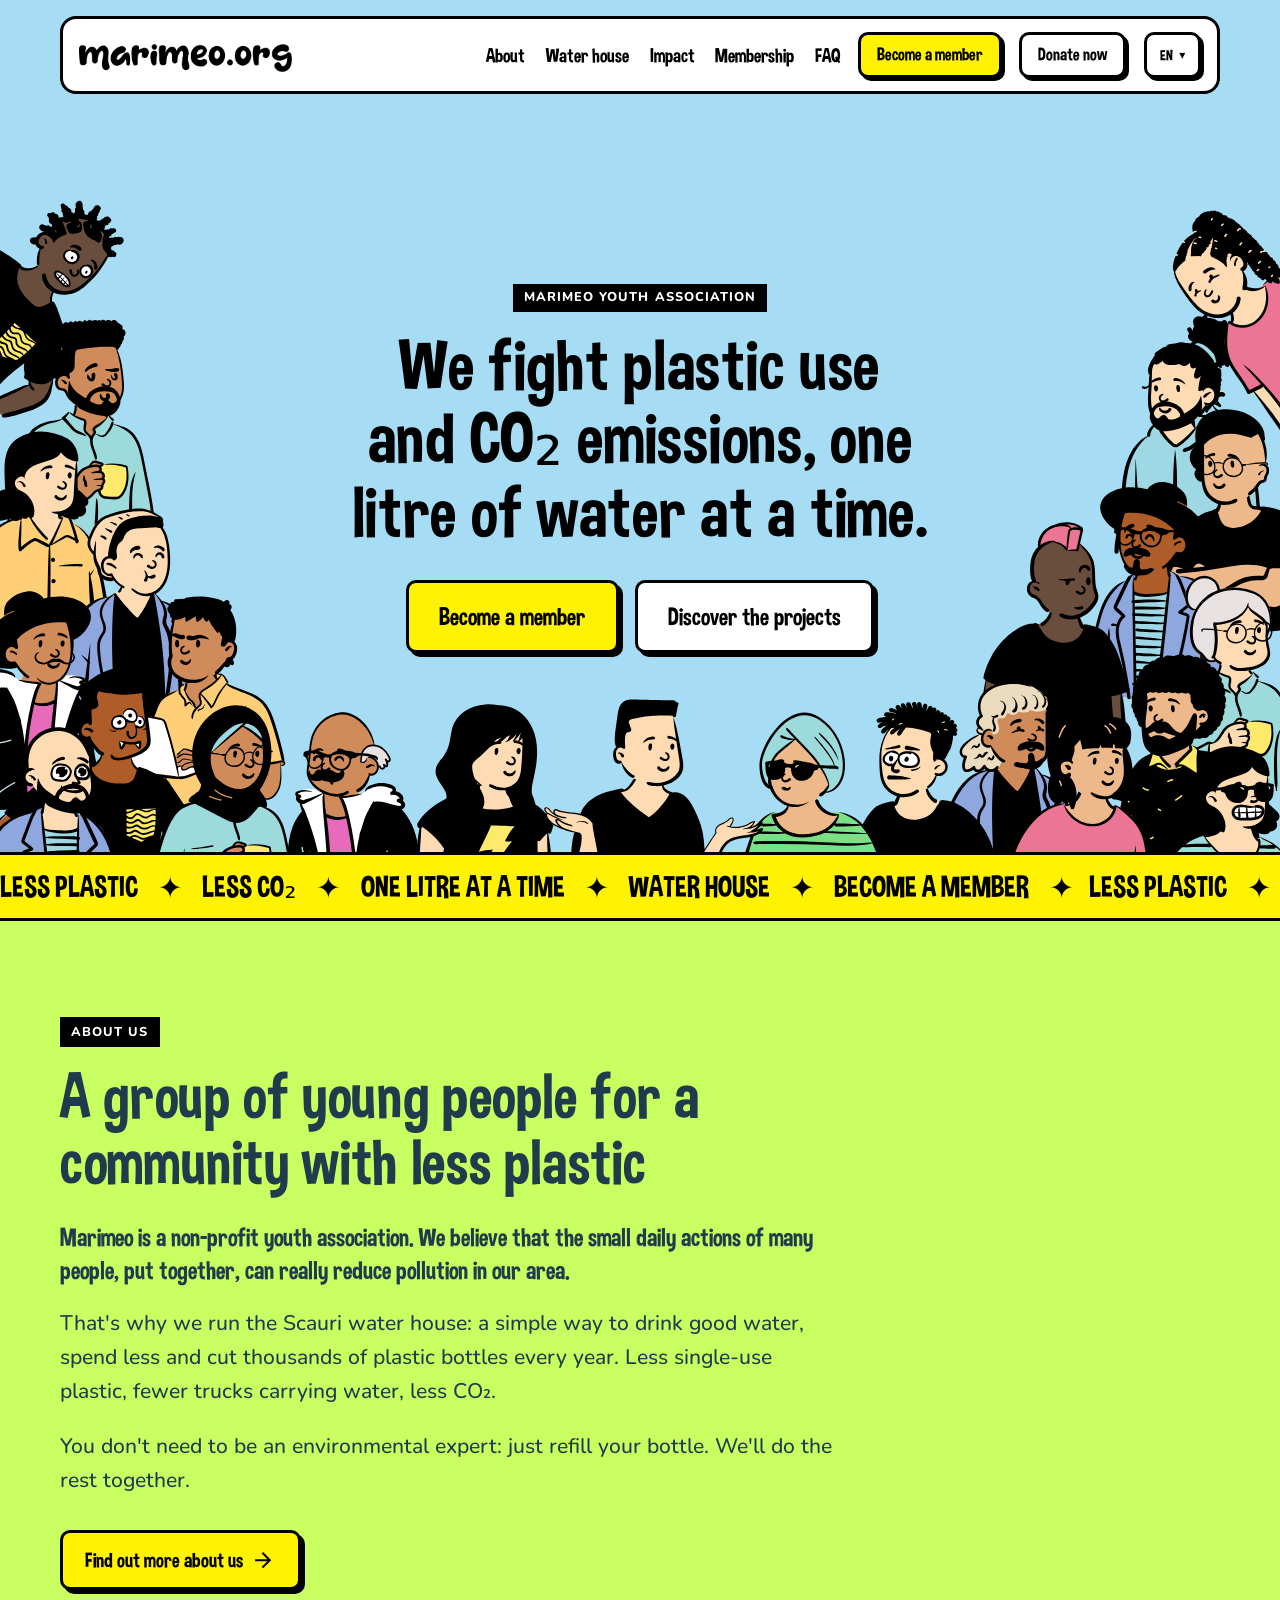
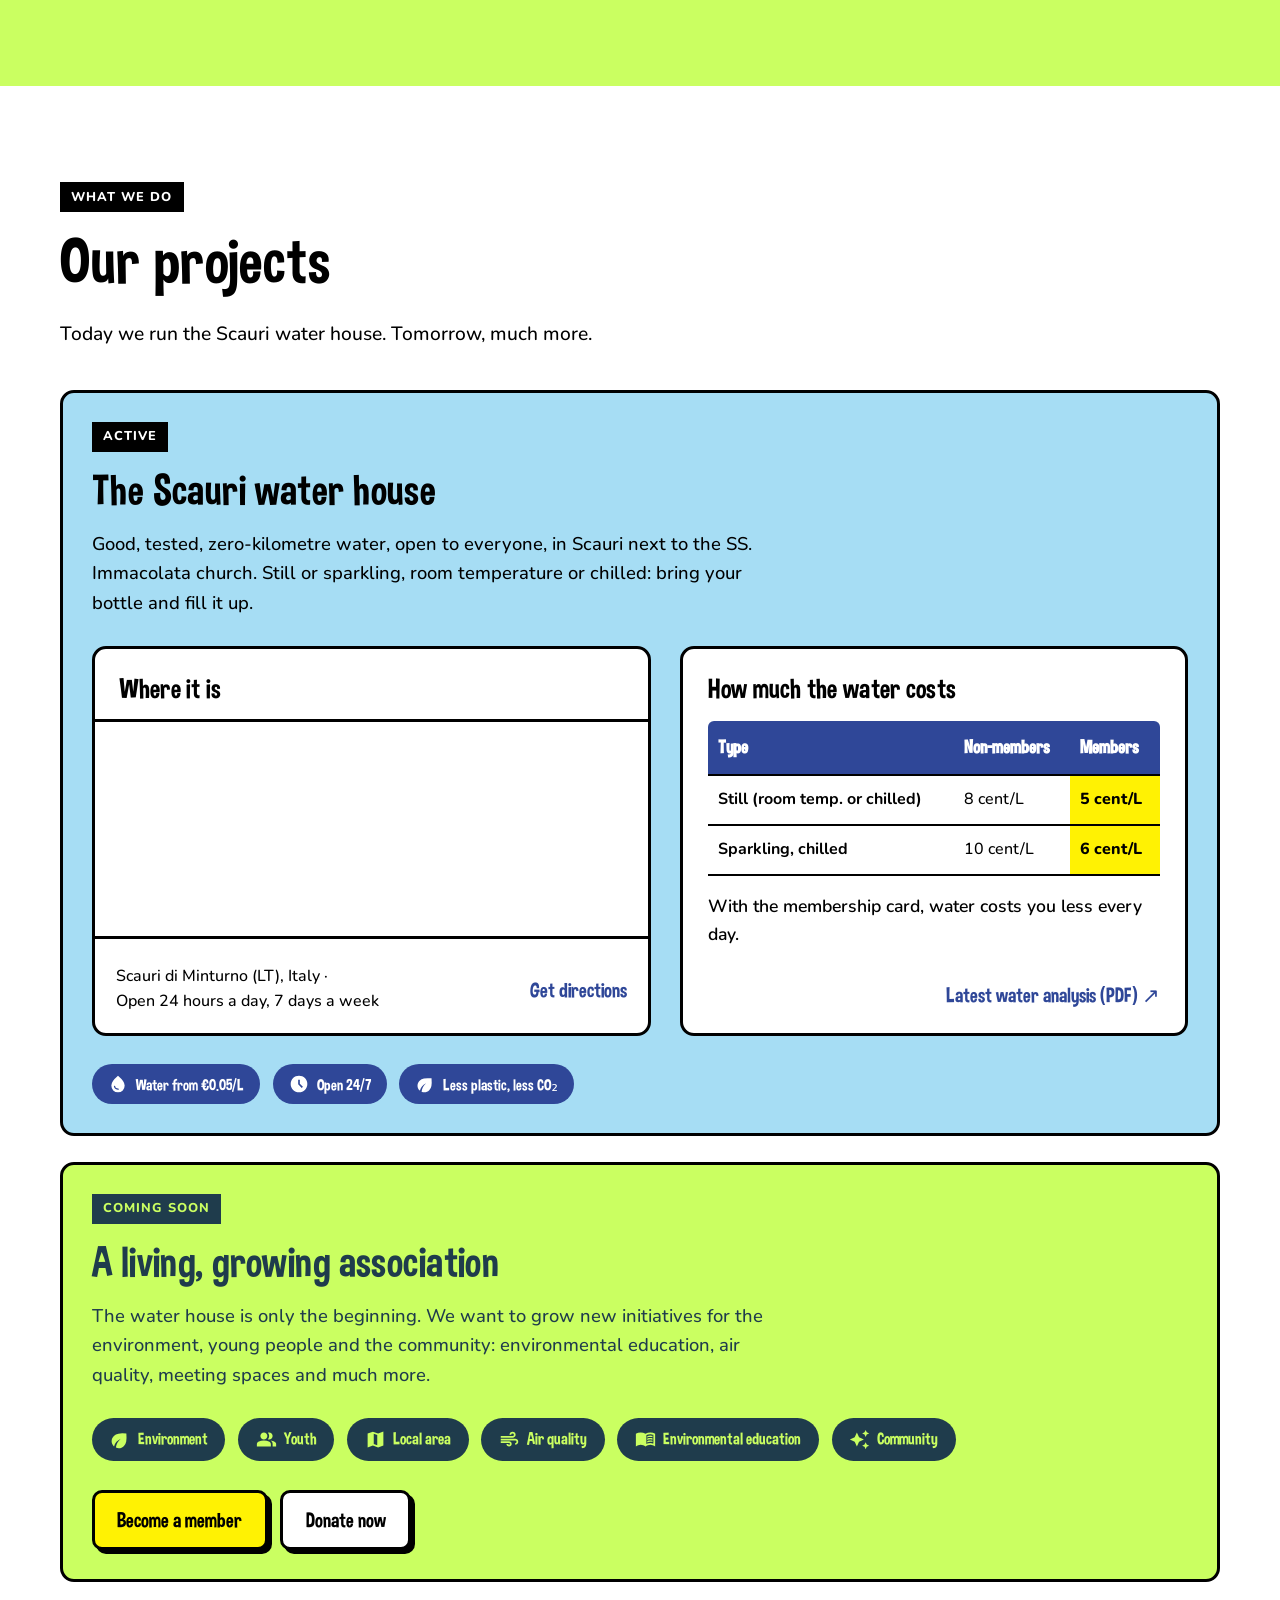
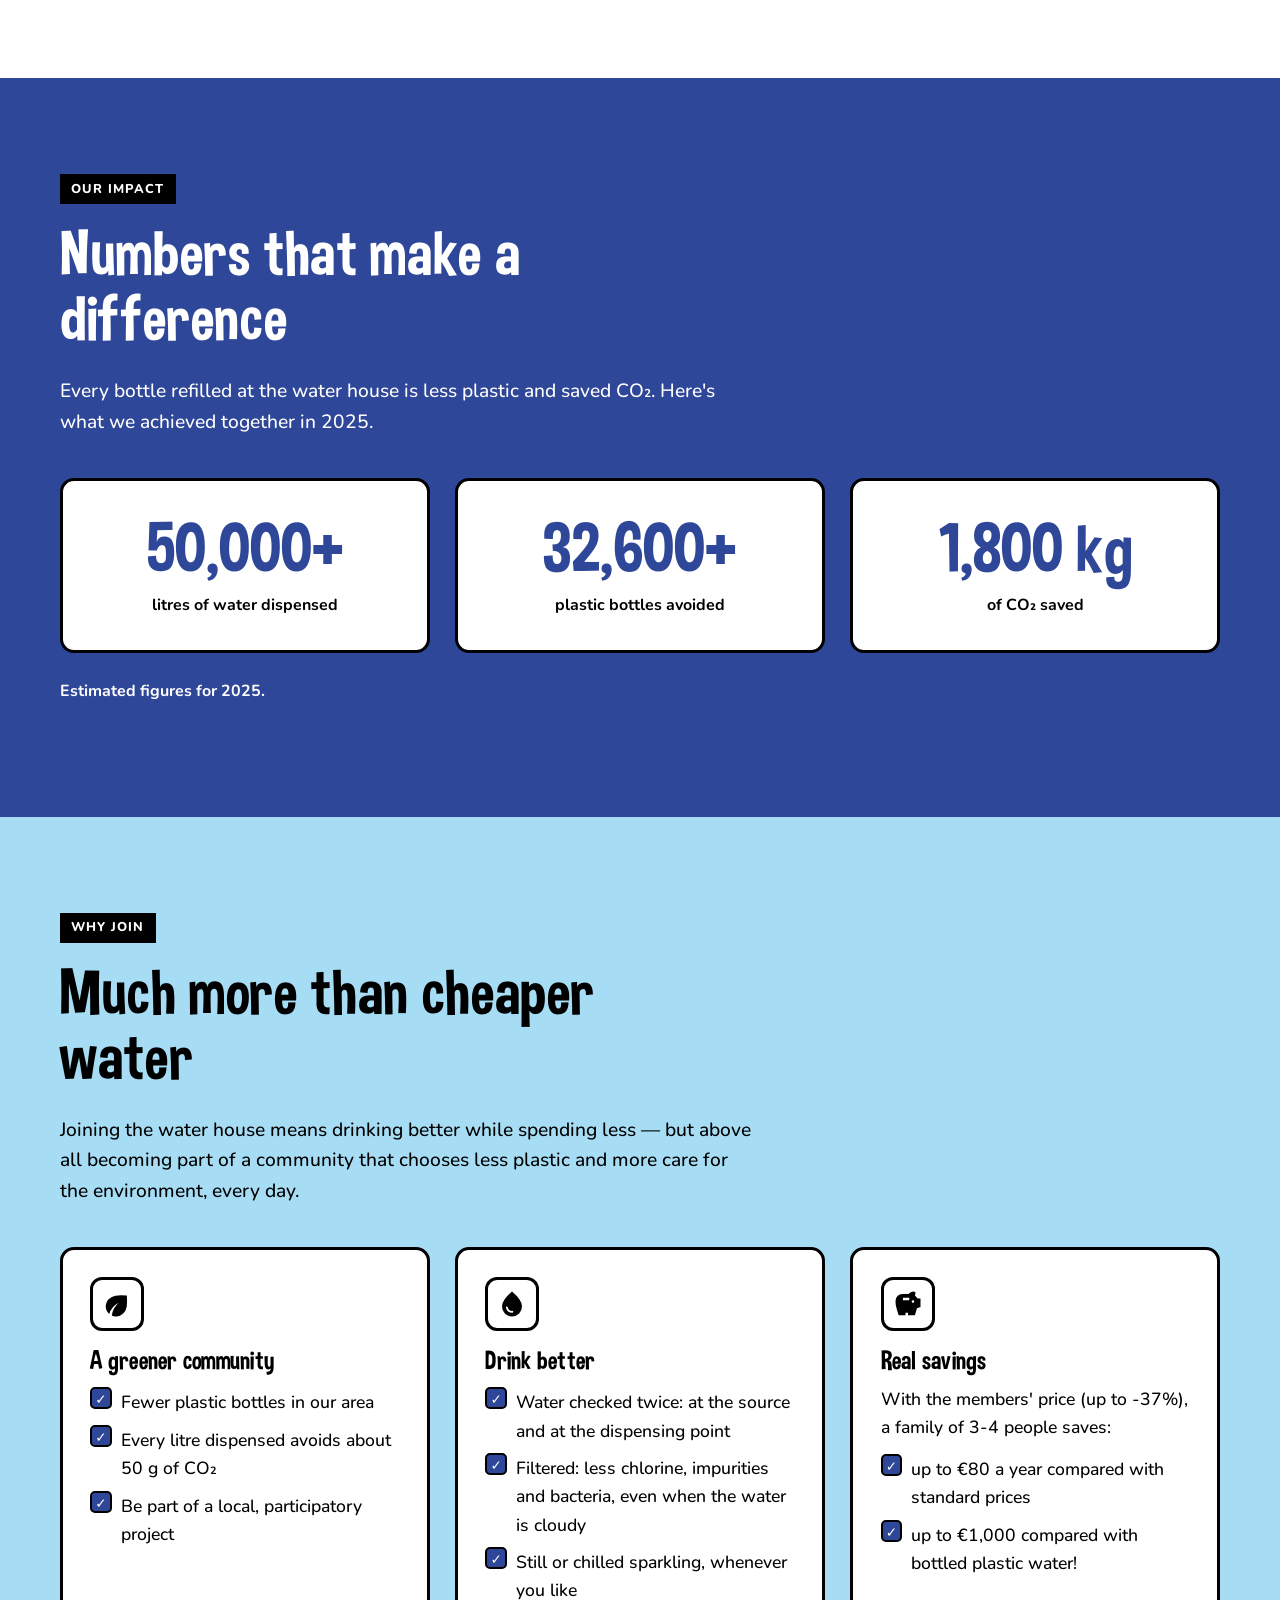
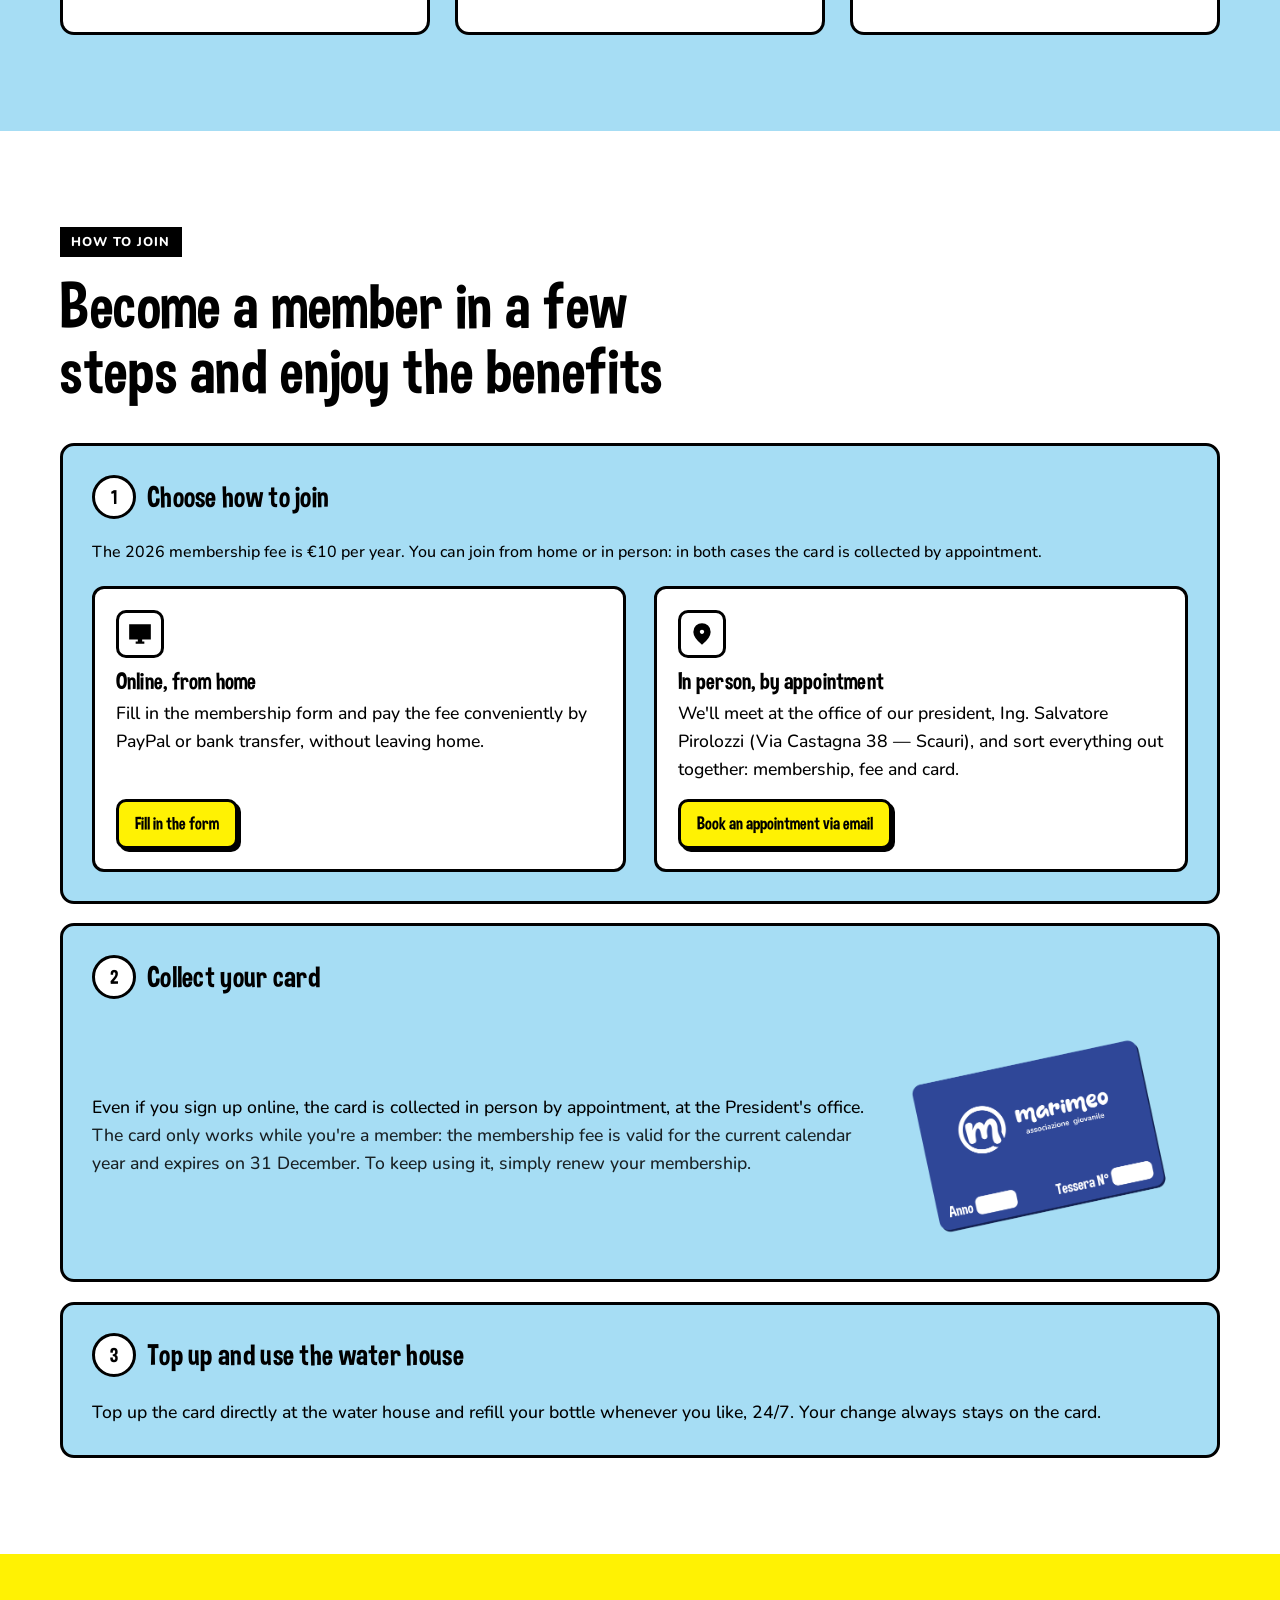
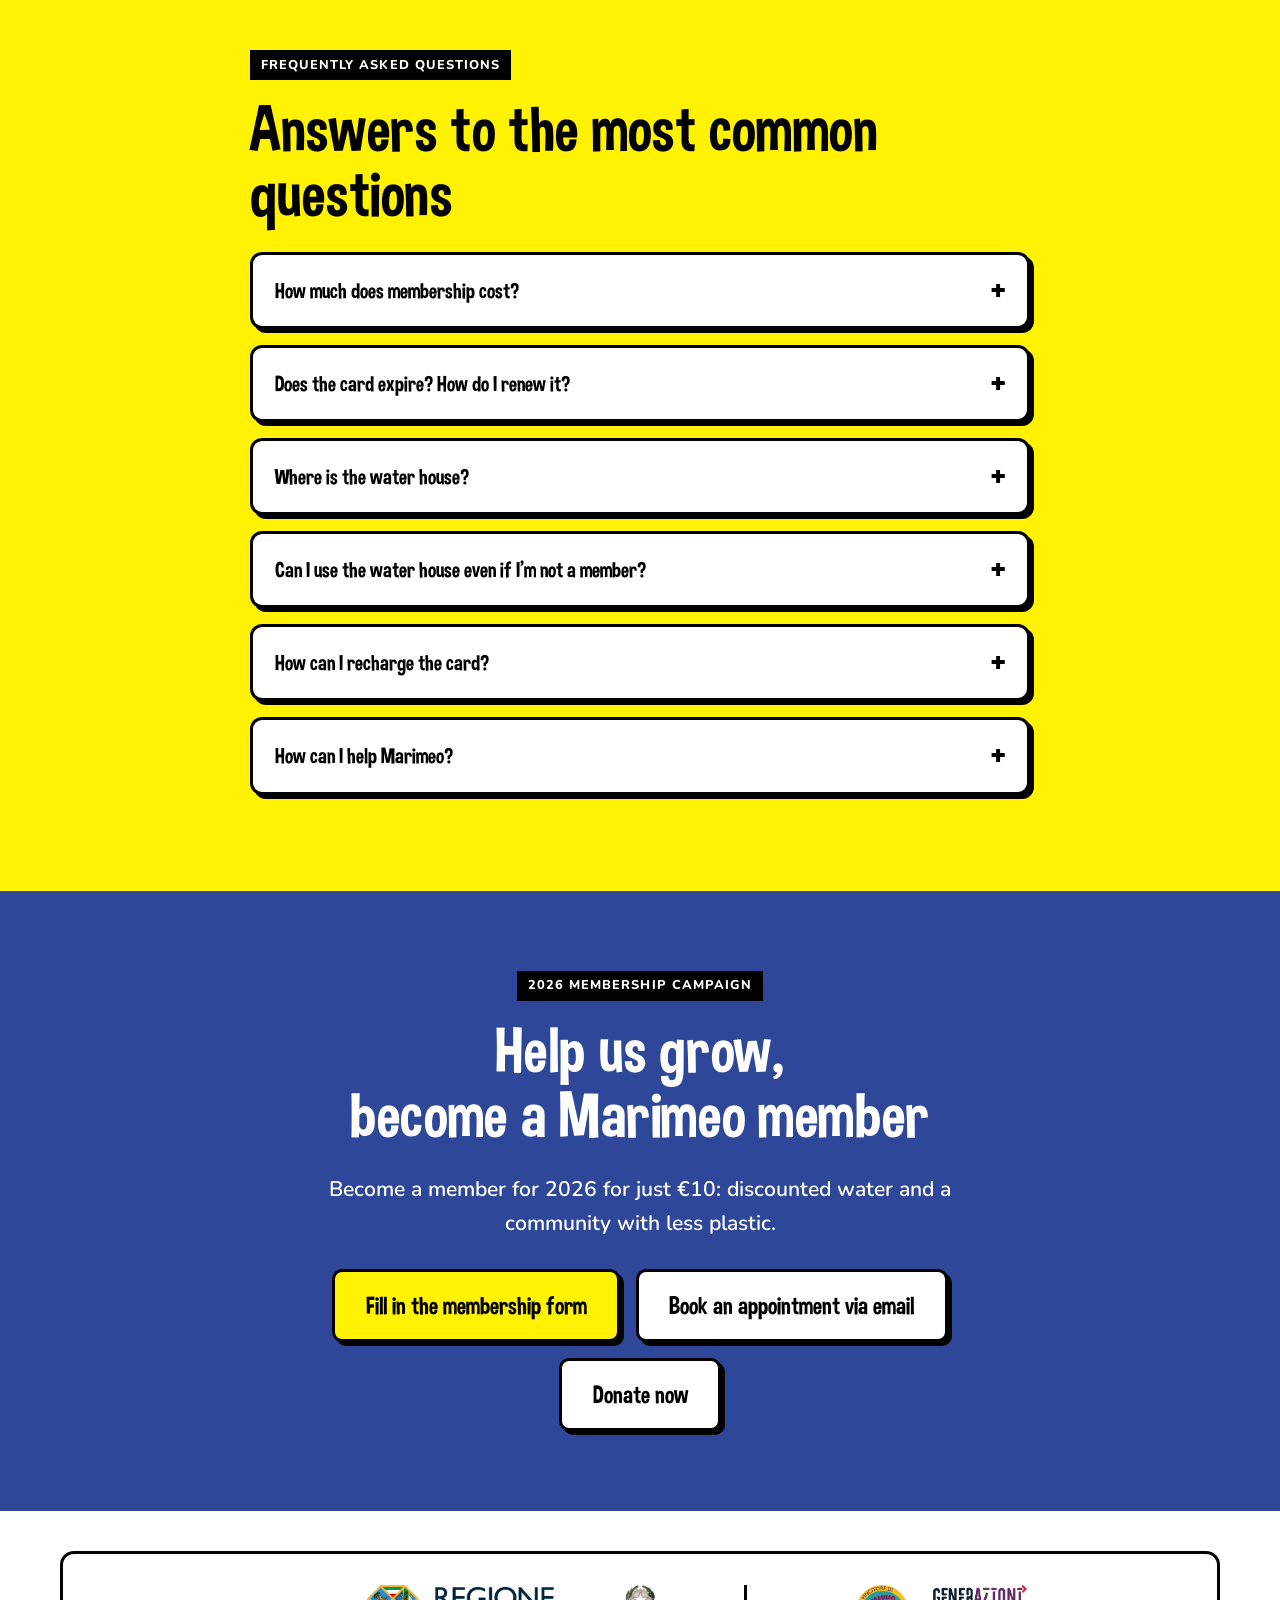
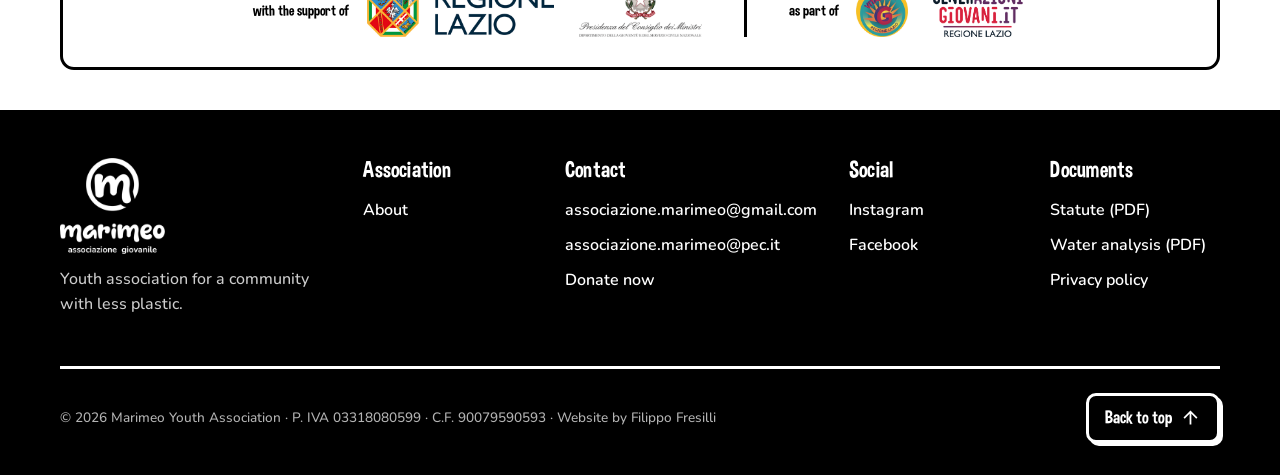
==== commit f4d37be9: "Update index.html change price" ====
--- a/index.html
+++ b/index.html
@@ -286,7 +286,7 @@
                     <tr>
                       <th scope="row" data-i18n="price_row2">Frizzante fredda</th>
                       <td>10 cent/L</td>
-                      <td class="price-hl">7 cent/L</td>
+                      <td class="price-hl">6 cent/L</td>
                     </tr>
                   </tbody>
                 </table>
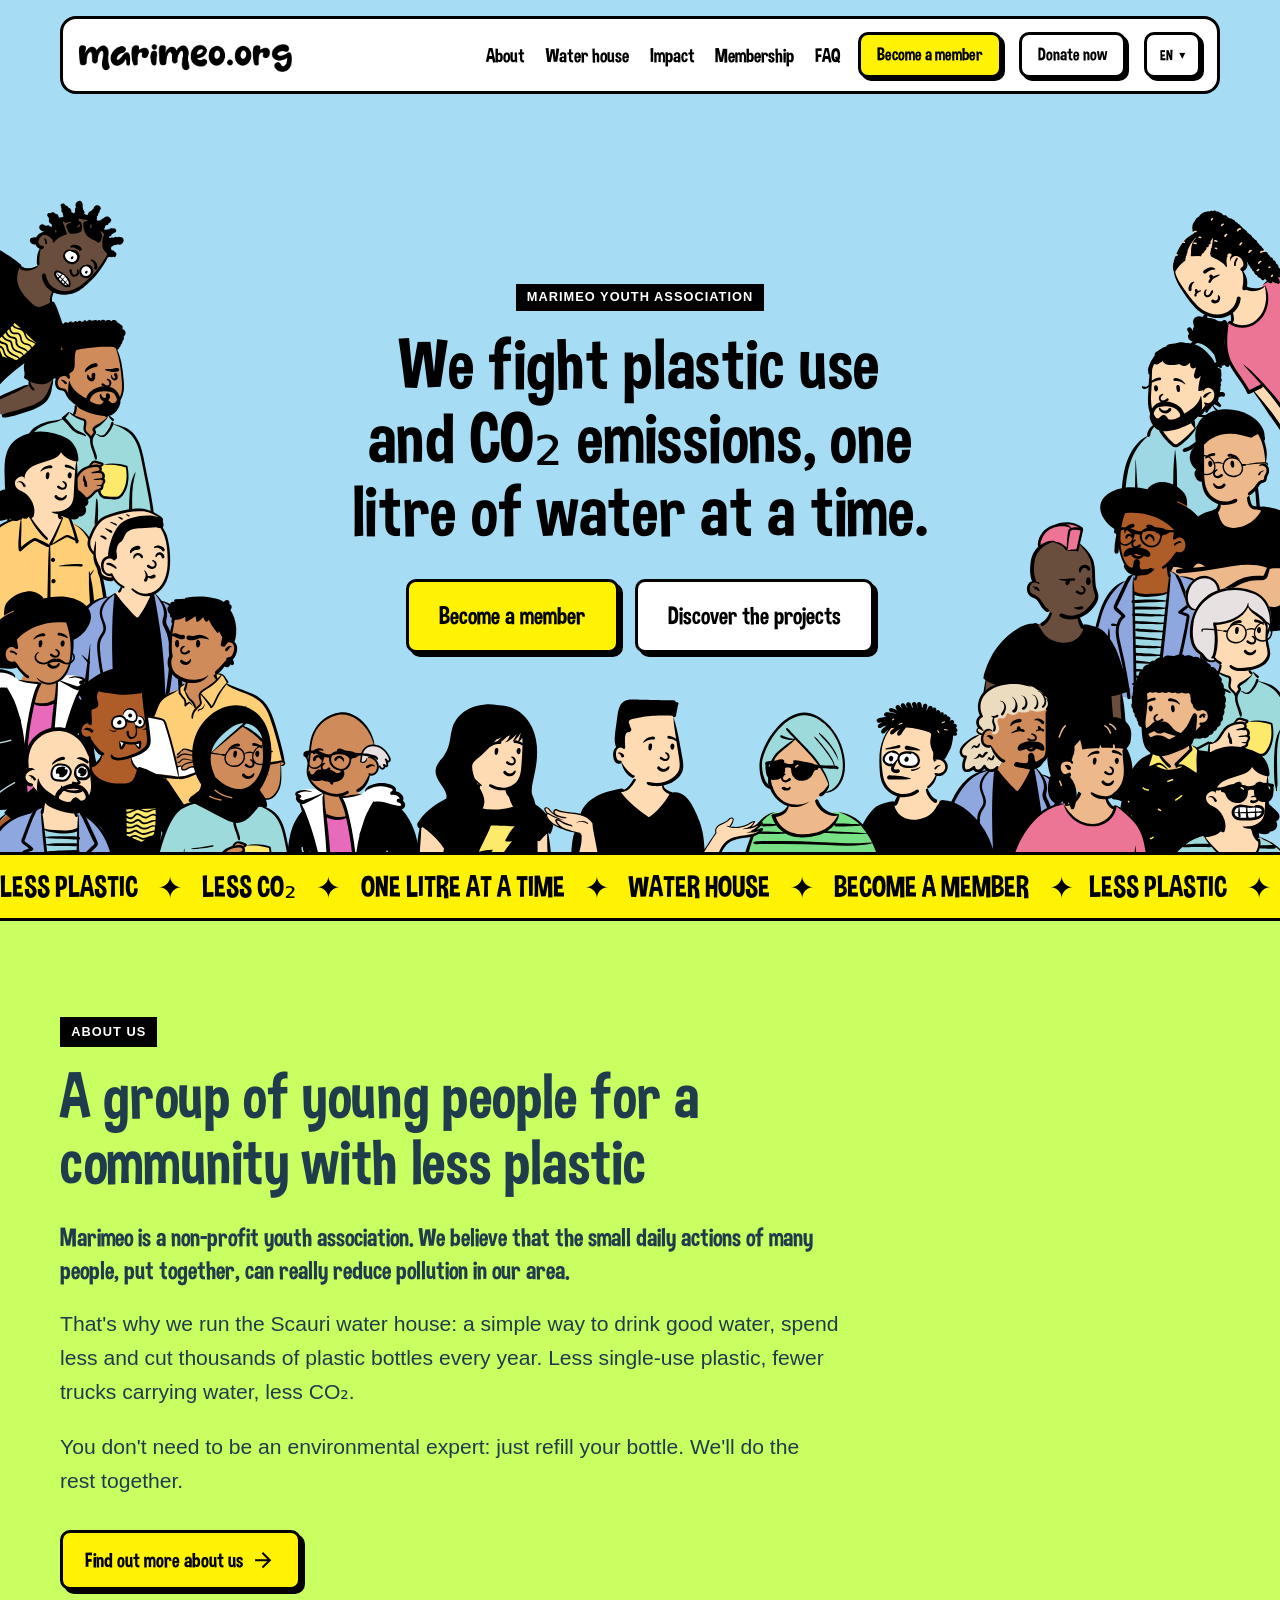
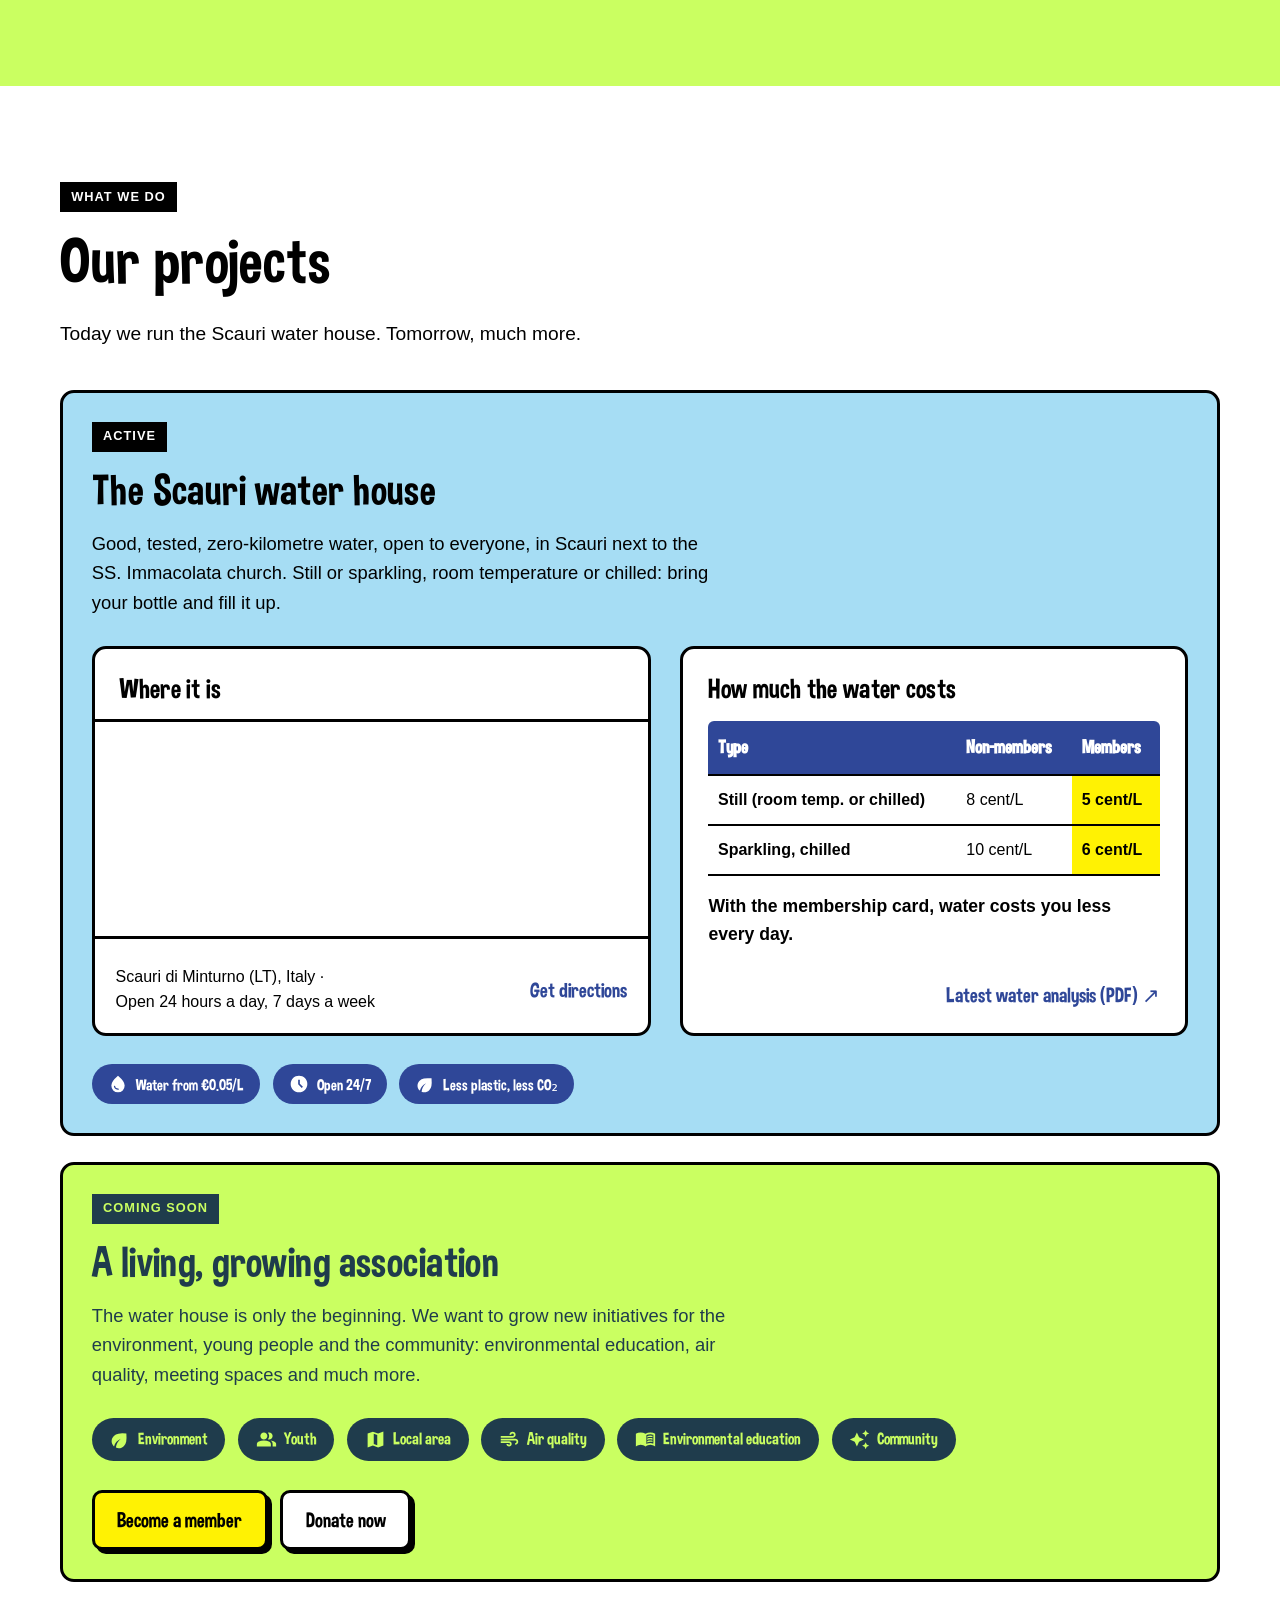
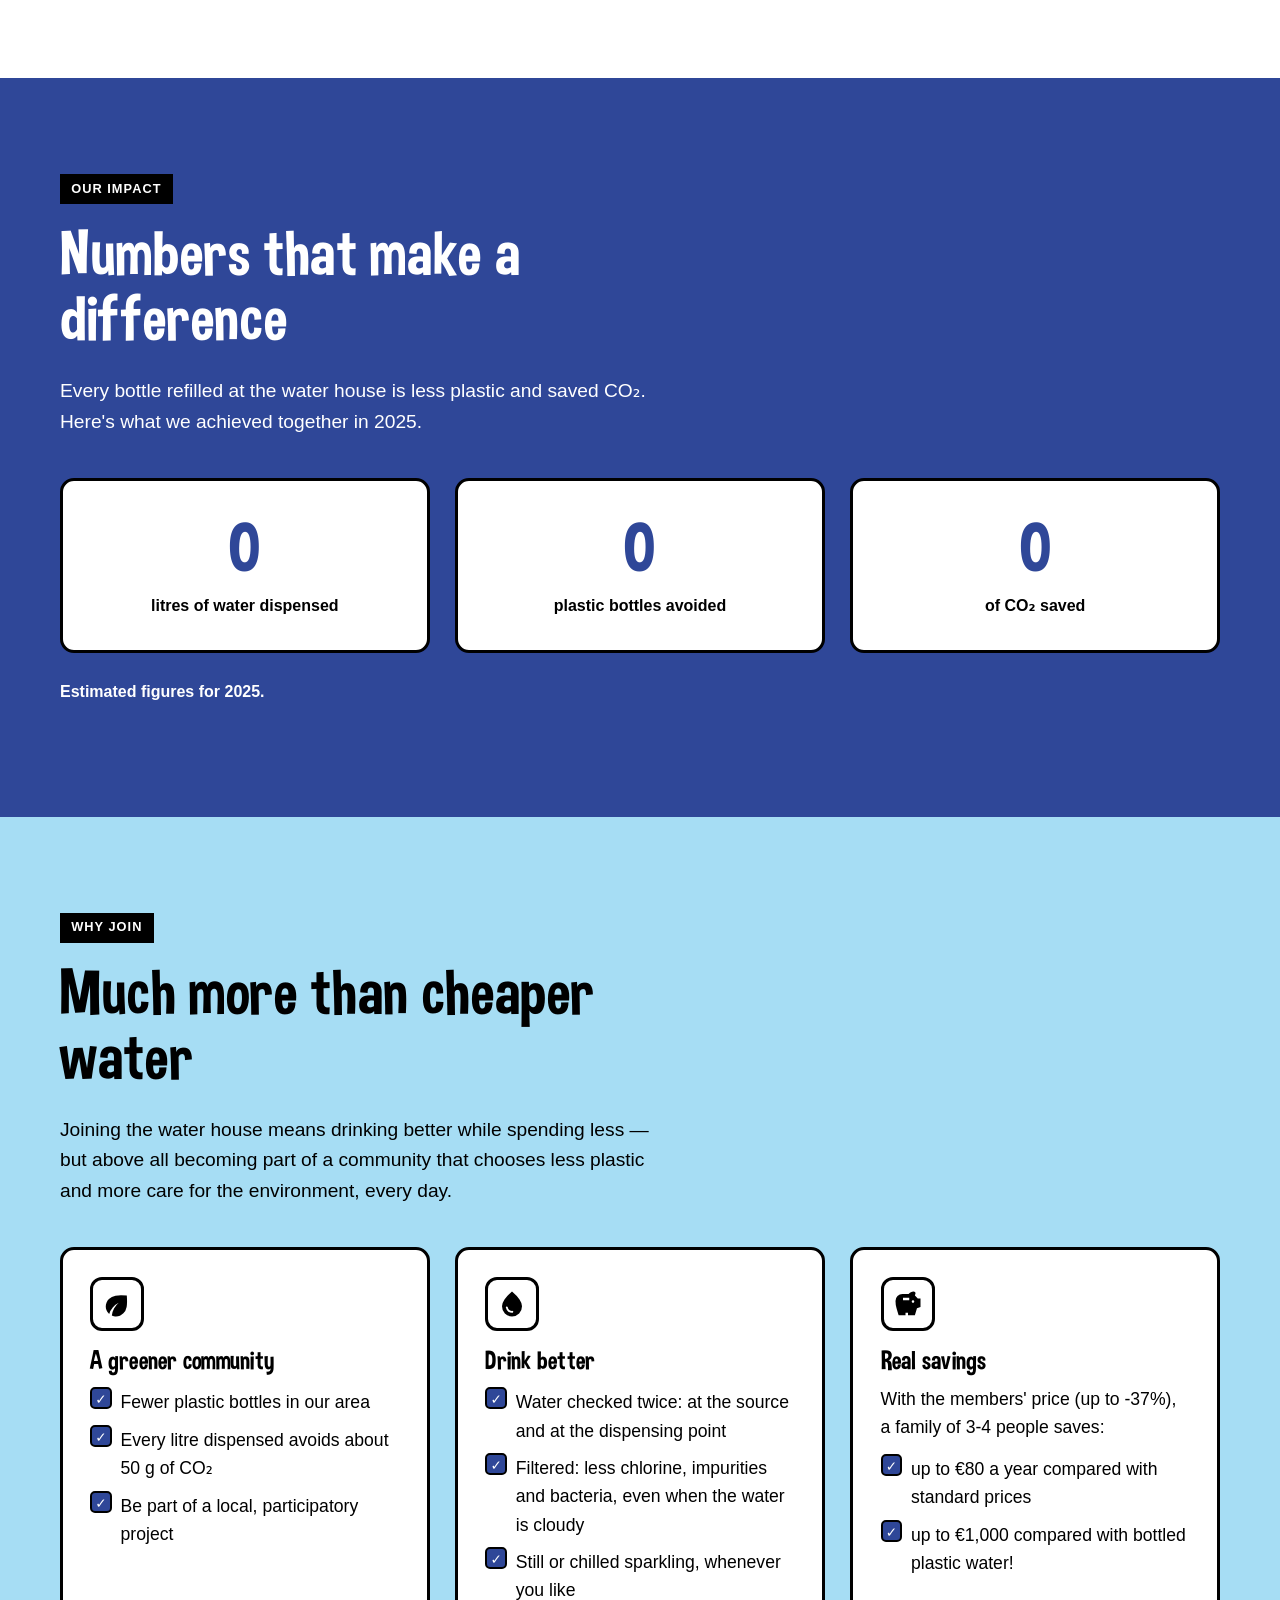
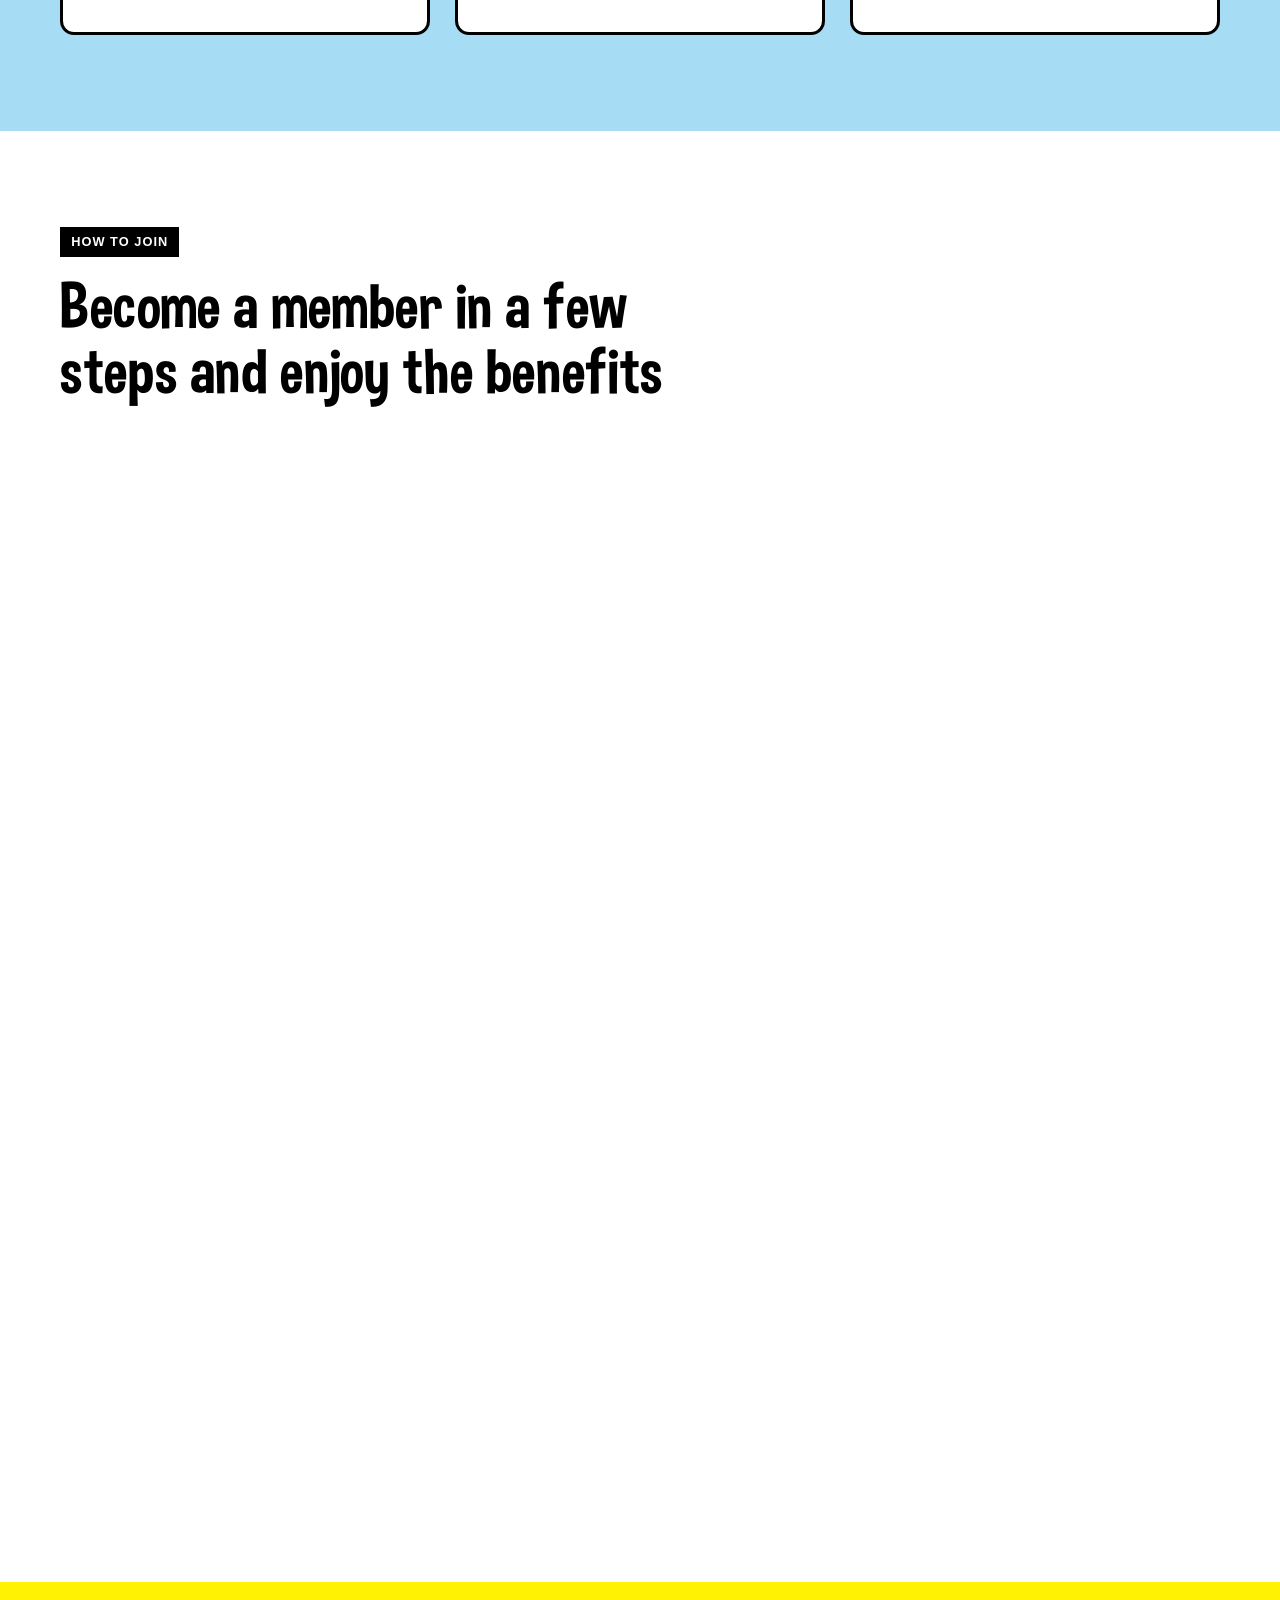
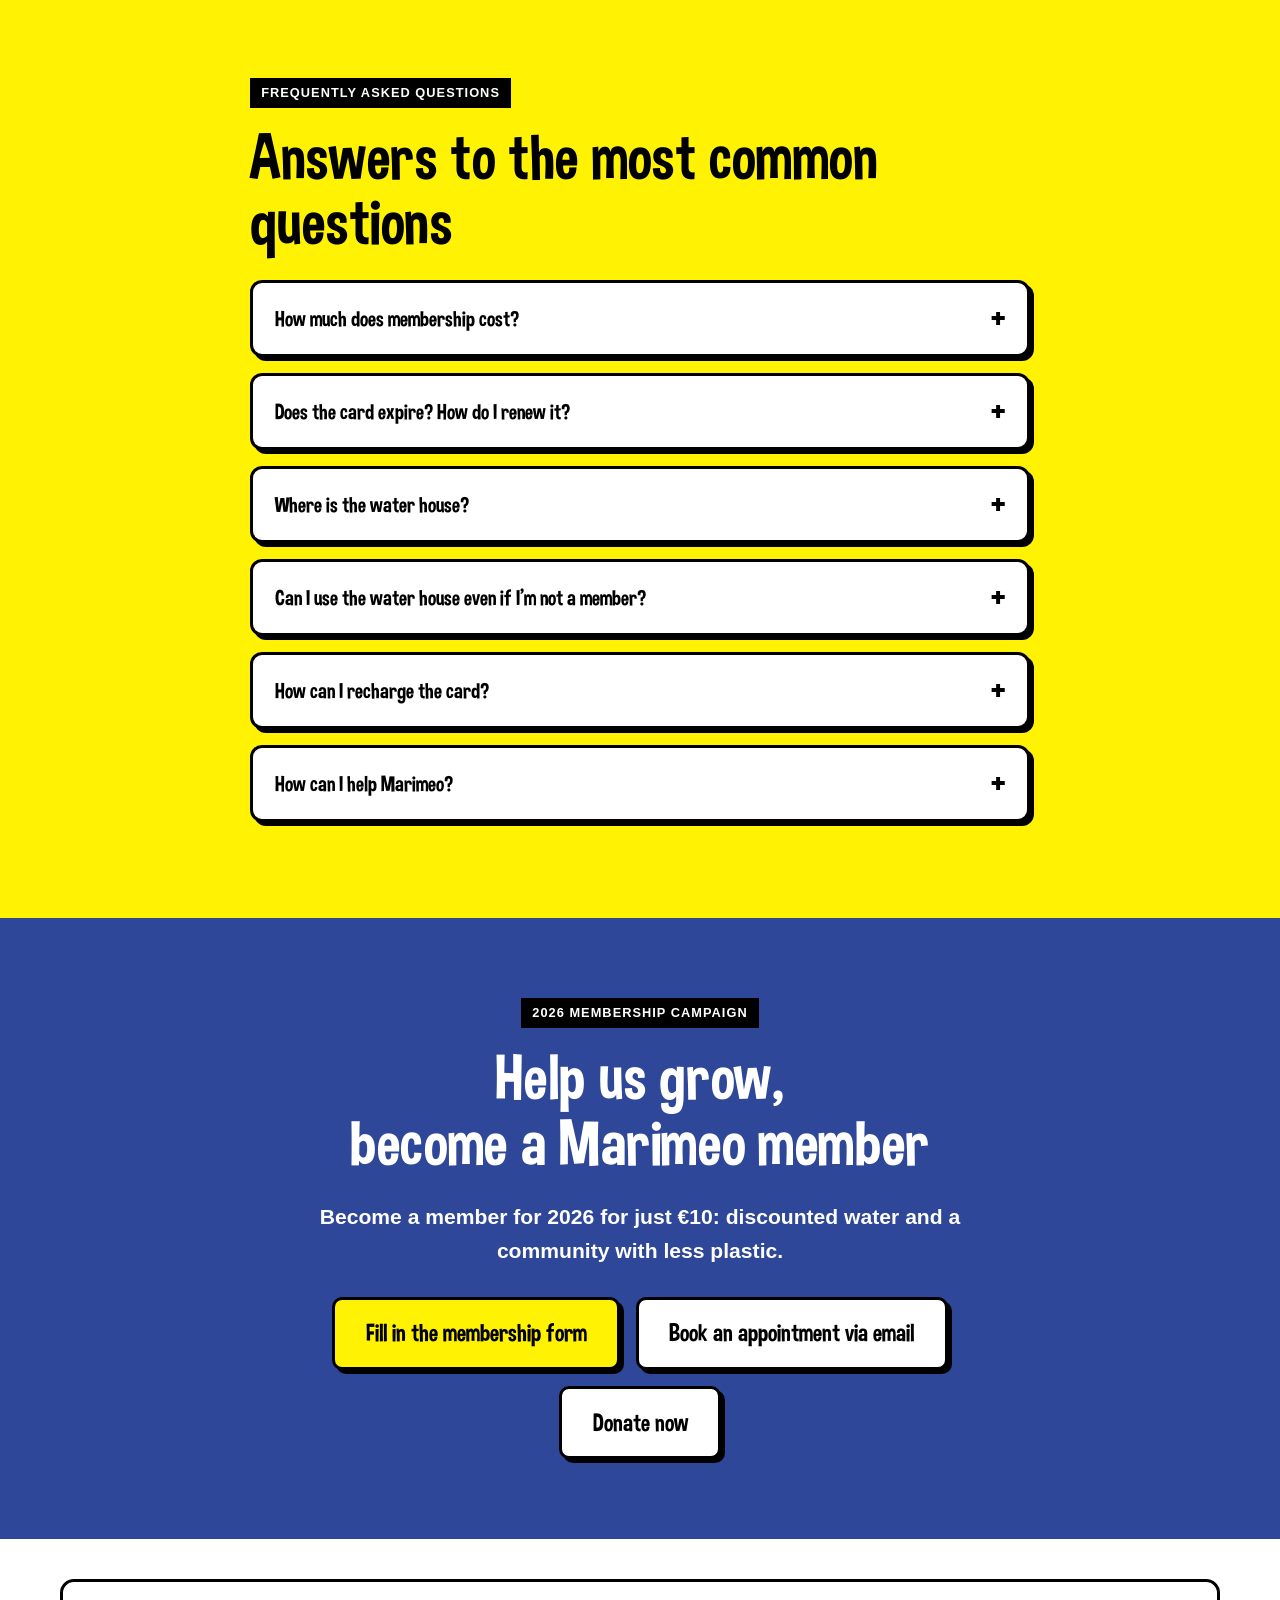
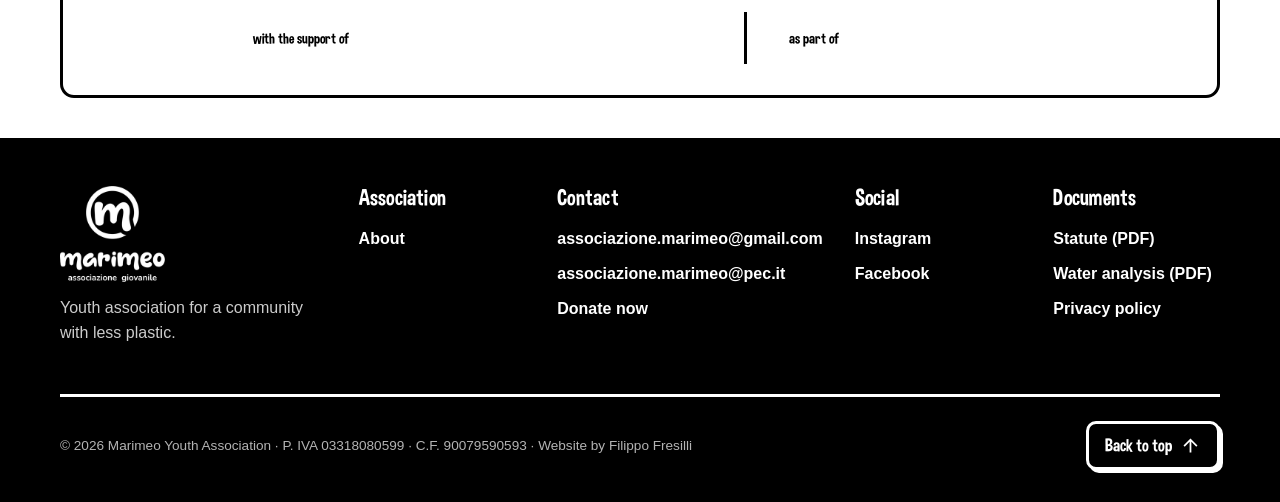
==== commit 055085bc: "Aggiunge CSP e rimuove tutti gli stili inline Rafforza la sicurezza e pulisce il markup dagli stili " ====
--- a/index.html
+++ b/index.html
@@ -3,12 +3,17 @@
 <head>
   <meta charset="UTF-8" />
   <meta name="viewport" content="width=device-width, initial-scale=1.0" />
-  <title data-i18n="page_title">Marimeo — Associazione giovanile · Casetta dell'acqua a Scauri di Minturno</title>
+
+  <!-- Content Security Policy: consente solo le origini realmente usate dal sito
+       (Umami, Google Fonts, mappa OpenStreetMap). Nessun 'unsafe-eval'. -->
+  <meta http-equiv="Content-Security-Policy" content="default-src 'self'; base-uri 'self'; object-src 'none'; script-src 'self' https://cloud.umami.is; style-src 'self' https://fonts.googleapis.com; font-src 'self' https://fonts.gstatic.com; img-src 'self' data:; connect-src 'self' https://cloud.umami.is; frame-src https://www.openstreetmap.org; form-action 'self'" />
+
+  <title data-i18n="page_title">Associazione giovanile Marimeo · Casetta dell'acqua a Scauri di Minturno</title>
   <meta name="description" data-i18n="meta_desc" content="Marimeo, associazione giovanile: gestiamo la casetta dell'acqua a Scauri, frazione di Minturno (LT), vicino Formia. Acqua da 5 cent/L, meno plastica, meno CO2." />
   <link rel="canonical" href="https://www.marimeo.org/" />
 
   <!-- Open Graph -->
-  <meta property="og:title" content="Marimeo — Associazione giovanile · Casetta dell'acqua a Scauri" />
+  <meta property="og:title" content="Associazione giovanile Marimeo · Casetta dell'acqua a Scauri di Minturno" />
   <meta property="og:description" content="Associazione giovanile a Scauri, frazione di Minturno (LT) vicino Formia. La casetta dell'acqua è aperta a tutti h24: acqua buona, meno plastica, meno CO2." />
   <meta property="og:type" content="website" />
   <meta property="og:url" content="https://www.marimeo.org/" />
@@ -17,7 +22,7 @@
   <meta property="og:image" content="https://www.marimeo.org/assets/img/og-image.png?v=2" />
   <meta property="og:image:width" content="1200" />
   <meta property="og:image:height" content="630" />
-  <meta property="og:image:alt" content="Marimeo — casetta dell'acqua di Scauri, associazione giovanile a Minturno (LT)" />
+  <meta property="og:image:alt" content="Associazione giovanile Marimeo — casetta dell'acqua a Scauri di Minturno (LT)" />
   <meta name="twitter:card" content="summary_large_image" />
 
   <!-- Favicon -->
@@ -118,7 +123,7 @@
   <a id="top" tabindex="-1"></a>
 
   <!-- ===== Sprite icone (Material Symbols Sharp, filled — Apache 2.0) ===== -->
-  <svg xmlns="http://www.w3.org/2000/svg" style="display:none" aria-hidden="true"><symbol id="i-users" viewBox="0 -960 960 960"><path d="M40-160v-112q0-34 17.5-62.5T104-378q62-31 126-46.5T360-440q66 0 130 15.5T616-378q29 15 46.5 43.5T680-272v112H40Zm720 0v-120q0-44-24.5-84.5T666-434q51 6 96 20.5t84 35.5q36 20 55 44.5t19 53.5v120H760ZM360-480q-66 0-113-47t-47-113q0-66 47-113t113-47q66 0 113 47t47 113q0 66-47 113t-113 47Zm400-160q0 66-47 113t-113 47q-11 0-28-2.5t-28-5.5q27-32 41.5-71t14.5-81q0-42-14.5-81T544-792q14-5 28-6.5t28-1.5q66 0 113 47t47 113Z"/></symbol><symbol id="i-impact" viewBox="0 -960 960 960"><path d="M640-160v-280h160v280H640Zm-240 0v-640h160v640H400Zm-240 0v-440h160v440H160Z"/></symbol><symbol id="i-droplet" viewBox="0 -960 960 960"><path d="M491-200q12-1 20.5-9.5T520-230q0-14-9-22.5t-23-7.5q-41 3-87-22.5T343-375q-2-11-10.5-18t-19.5-7q-14 0-23 10.5t-6 24.5q17 91 80 130t127 35ZM480-80q-137 0-228.5-94T160-408q0-100 79.5-217.5T480-880q161 137 240.5 254.5T800-408q0 140-91.5 234T480-80Z"/></symbol><symbol id="i-handshake" viewBox="0 -960 960 960"><path d="M622-144 484-282l56-56 82 82 202-202 56 56-258 258ZM400-480q-66 0-113-47t-47-113q0-66 47-113t113-47q66 0 113 47t47 113q0 66-47 113t-113 47Zm114 52L368-282l122 122H80v-112q0-33 17-62t47-44q51-26 115-44t141-18q30 0 58.5 3t55.5 9Z"/></symbol><symbol id="i-faq" viewBox="0 -960 960 960"><path d="M478-240q21 0 35.5-14.5T528-290q0-21-14.5-35.5T478-340q-21 0-35.5 14.5T428-290q0 21 14.5 35.5T478-240Zm-36-154h74q0-33 7.5-52t42.5-52q26-26 41-49.5t15-56.5q0-56-41-86t-97-30q-57 0-92.5 30T342-618l66 26q5-18 22.5-39t53.5-21q32 0 48 17.5t16 38.5q0 20-12 37.5T506-526q-44 39-54 59t-10 73Zm38 314q-83 0-156-31.5T197-197q-54-54-85.5-127T80-480q0-83 31.5-156T197-763q54-54 127-85.5T480-880q83 0 156 31.5T763-763q54 54 85.5 127T880-480q0 83-31.5 156T763-197q-54 54-127 85.5T480-80Z"/></symbol><symbol id="i-clock" viewBox="0 -960 960 960"><path d="m612-292 56-56-148-148v-184h-80v216l172 172ZM480-80q-83 0-156-31.5T197-197q-54-54-85.5-127T80-480q0-83 31.5-156T197-763q54-54 127-85.5T480-880q83 0 156 31.5T763-763q54 54 85.5 127T880-480q0 83-31.5 156T763-197q-54 54-127 85.5T480-80Z"/></symbol><symbol id="i-leaf" viewBox="0 -960 960 960"><path d="M450-80q-33 0-66.5-7.5T315-109q12-121 70-226t149-185q-110 56-190.5 148T231-162q-4-3-7.5-6.5L216-176q-47-47-71.5-105T120-402q0-68 27-130t75-110q81-81 210-105.5t362-4.5q18 239-6 364.5T684-182q-49 49-109.5 75.5T450-80Z"/></symbol><symbol id="i-ticket" viewBox="0 -960 960 960"><path d="M480-280q17 0 28.5-11.5T520-320q0-17-11.5-28.5T480-360q-17 0-28.5 11.5T440-320q0 17 11.5 28.5T480-280Zm0-160q17 0 28.5-11.5T520-480q0-17-11.5-28.5T480-520q-17 0-28.5 11.5T440-480q0 17 11.5 28.5T480-440Zm0-160q17 0 28.5-11.5T520-640q0-17-11.5-28.5T480-680q-17 0-28.5 11.5T440-640q0 17 11.5 28.5T480-600ZM80-160v-240q33 0 56.5-23.5T160-480q0-33-23.5-56.5T80-560v-240h800v240q-33 0-56.5 23.5T800-480q0 33 23.5 56.5T880-400v240H80Z"/></symbol><symbol id="i-save" viewBox="0 -960 960 960"><path d="M640-520q17 0 28.5-11.5T680-560q0-17-11.5-28.5T640-600q-17 0-28.5 11.5T600-560q0 17 11.5 28.5T640-520Zm-320-80h200v-80H320v80ZM180-120q-34-114-67-227.5T80-580q0-92 64-156t156-64h200q29-38 70.5-59t89.5-21q25 0 42.5 17.5T720-820q0 5-5 23-4 11-7.5 22.5T702-751l91 91h87v279l-113 37-67 224H480v-80h-80v80H180Z"/></symbol><symbol id="i-monitor" viewBox="0 -960 960 960"><path d="M320-120v-80h80v-80H80v-560h800v560H560v80h80v80H320Z"/></symbol><symbol id="i-pin" viewBox="0 -960 960 960"><path d="M480-480q33 0 56.5-23.5T560-560q0-33-23.5-56.5T480-640q-33 0-56.5 23.5T400-560q0 33 23.5 56.5T480-480Zm0 400Q319-217 239.5-334.5T160-552q0-150 96.5-239T480-880q127 0 223.5 89T800-552q0 100-79.5 217.5T480-80Z"/></symbol><symbol id="i-map" viewBox="0 -960 960 960"><path d="m600-120-240-84-240 93v-647l240-82 240 84 240-93v647l-240 82Zm-40-98v-468l-160-56v468l160 56Z"/></symbol><symbol id="i-wind" viewBox="0 -960 960 960"><path d="M460-160q-50 0-85-35t-35-85h80q0 17 11.5 28.5T460-240q17 0 28.5-11.5T500-280q0-17-11.5-28.5T460-320H80v-80h380q50 0 85 35t35 85q0 50-35 85t-85 35ZM80-560v-80h540q26 0 43-17t17-43q0-26-17-43t-43-17q-26 0-43 17t-17 43h-80q0-59 40.5-99.5T620-840q59 0 99.5 40.5T760-700q0 59-40.5 99.5T620-560H80Zm660 320v-80q26 0 43-17t17-43q0-26-17-43t-43-17H80v-80h660q59 0 99.5 40.5T880-380q0 59-40.5 99.5T740-240Z"/></symbol><symbol id="i-book" viewBox="0 -960 960 960"><path d="M520-278q44-21 88.5-31.5T700-320q36 0 70.5 6t69.5 18v-396q-33-14-68.5-21t-71.5-7q-47 0-93 12t-87 36v394Zm-40 118q-48-38-104-59t-116-21q-53 0-111 20T40-158v-580q44-30 103.5-46T260-800q58 0 113.5 15T480-740q51-30 106.5-45T700-800q57 0 116.5 16T920-738v580q-50-42-108.5-62T700-240q-60 0-116 21t-104 59Zm80-404v-68q33-14 67.5-21t72.5-7q26 0 51 4t49 10v64q-24-9-48.5-13.5T700-600q-38 0-73 9.5T560-564Zm0 220v-68q33-14 67.5-21t72.5-7q26 0 51 4t49 10v64q-24-9-48.5-13.5T700-380q-38 0-73 9t-67 27Zm0-110v-68q33-14 67.5-21t72.5-7q26 0 51 4t49 10v64q-24-9-48.5-13.5T700-490q-38 0-73 9.5T560-454Z"/></symbol><symbol id="i-arrow-up" viewBox="0 -960 960 960"><path d="M440-160v-487L216-423l-56-57 320-320 320 320-56 57-224-224v487h-80Z"/></symbol><symbol id="i-arrow-right" viewBox="0 -960 960 960"><path d="M647-440H160v-80h487L423-744l57-56 320 320-320 320-57-56 224-224Z"/></symbol><symbol id="i-close" viewBox="0 -960 960 960"><path d="m256-200-56-56 224-224-224-224 56-56 224 224 224-224 56 56-224 224 224 224-56 56-224-224-224 224Z"/></symbol><symbol id="i-sparkles" viewBox="0 0 24 24"><path d="m19 9-1.25-2.75L15 5l2.75-1.25L19 1l1.25 2.75L23 5l-2.75 1.25Zm0 14-1.25-2.75L15 19l2.75-1.25L19 15l1.25 2.75L23 19l-2.75 1.25ZM9 20l-2.5-5.5L1 12l5.5-2.5L9 4l2.5 5.5L17 12l-5.5 2.5Z"/></symbol></svg>
+  <svg xmlns="http://www.w3.org/2000/svg" class="svg-sprite" aria-hidden="true"><symbol id="i-users" viewBox="0 -960 960 960"><path d="M40-160v-112q0-34 17.5-62.5T104-378q62-31 126-46.5T360-440q66 0 130 15.5T616-378q29 15 46.5 43.5T680-272v112H40Zm720 0v-120q0-44-24.5-84.5T666-434q51 6 96 20.5t84 35.5q36 20 55 44.5t19 53.5v120H760ZM360-480q-66 0-113-47t-47-113q0-66 47-113t113-47q66 0 113 47t47 113q0 66-47 113t-113 47Zm400-160q0 66-47 113t-113 47q-11 0-28-2.5t-28-5.5q27-32 41.5-71t14.5-81q0-42-14.5-81T544-792q14-5 28-6.5t28-1.5q66 0 113 47t47 113Z"/></symbol><symbol id="i-impact" viewBox="0 -960 960 960"><path d="M640-160v-280h160v280H640Zm-240 0v-640h160v640H400Zm-240 0v-440h160v440H160Z"/></symbol><symbol id="i-droplet" viewBox="0 -960 960 960"><path d="M491-200q12-1 20.5-9.5T520-230q0-14-9-22.5t-23-7.5q-41 3-87-22.5T343-375q-2-11-10.5-18t-19.5-7q-14 0-23 10.5t-6 24.5q17 91 80 130t127 35ZM480-80q-137 0-228.5-94T160-408q0-100 79.5-217.5T480-880q161 137 240.5 254.5T800-408q0 140-91.5 234T480-80Z"/></symbol><symbol id="i-handshake" viewBox="0 -960 960 960"><path d="M622-144 484-282l56-56 82 82 202-202 56 56-258 258ZM400-480q-66 0-113-47t-47-113q0-66 47-113t113-47q66 0 113 47t47 113q0 66-47 113t-113 47Zm114 52L368-282l122 122H80v-112q0-33 17-62t47-44q51-26 115-44t141-18q30 0 58.5 3t55.5 9Z"/></symbol><symbol id="i-faq" viewBox="0 -960 960 960"><path d="M478-240q21 0 35.5-14.5T528-290q0-21-14.5-35.5T478-340q-21 0-35.5 14.5T428-290q0 21 14.5 35.5T478-240Zm-36-154h74q0-33 7.5-52t42.5-52q26-26 41-49.5t15-56.5q0-56-41-86t-97-30q-57 0-92.5 30T342-618l66 26q5-18 22.5-39t53.5-21q32 0 48 17.5t16 38.5q0 20-12 37.5T506-526q-44 39-54 59t-10 73Zm38 314q-83 0-156-31.5T197-197q-54-54-85.5-127T80-480q0-83 31.5-156T197-763q54-54 127-85.5T480-880q83 0 156 31.5T763-763q54 54 85.5 127T880-480q0 83-31.5 156T763-197q-54 54-127 85.5T480-80Z"/></symbol><symbol id="i-clock" viewBox="0 -960 960 960"><path d="m612-292 56-56-148-148v-184h-80v216l172 172ZM480-80q-83 0-156-31.5T197-197q-54-54-85.5-127T80-480q0-83 31.5-156T197-763q54-54 127-85.5T480-880q83 0 156 31.5T763-763q54 54 85.5 127T880-480q0 83-31.5 156T763-197q-54 54-127 85.5T480-80Z"/></symbol><symbol id="i-leaf" viewBox="0 -960 960 960"><path d="M450-80q-33 0-66.5-7.5T315-109q12-121 70-226t149-185q-110 56-190.5 148T231-162q-4-3-7.5-6.5L216-176q-47-47-71.5-105T120-402q0-68 27-130t75-110q81-81 210-105.5t362-4.5q18 239-6 364.5T684-182q-49 49-109.5 75.5T450-80Z"/></symbol><symbol id="i-ticket" viewBox="0 -960 960 960"><path d="M480-280q17 0 28.5-11.5T520-320q0-17-11.5-28.5T480-360q-17 0-28.5 11.5T440-320q0 17 11.5 28.5T480-280Zm0-160q17 0 28.5-11.5T520-480q0-17-11.5-28.5T480-520q-17 0-28.5 11.5T440-480q0 17 11.5 28.5T480-440Zm0-160q17 0 28.5-11.5T520-640q0-17-11.5-28.5T480-680q-17 0-28.5 11.5T440-640q0 17 11.5 28.5T480-600ZM80-160v-240q33 0 56.5-23.5T160-480q0-33-23.5-56.5T80-560v-240h800v240q-33 0-56.5 23.5T800-480q0 33 23.5 56.5T880-400v240H80Z"/></symbol><symbol id="i-save" viewBox="0 -960 960 960"><path d="M640-520q17 0 28.5-11.5T680-560q0-17-11.5-28.5T640-600q-17 0-28.5 11.5T600-560q0 17 11.5 28.5T640-520Zm-320-80h200v-80H320v80ZM180-120q-34-114-67-227.5T80-580q0-92 64-156t156-64h200q29-38 70.5-59t89.5-21q25 0 42.5 17.5T720-820q0 5-5 23-4 11-7.5 22.5T702-751l91 91h87v279l-113 37-67 224H480v-80h-80v80H180Z"/></symbol><symbol id="i-monitor" viewBox="0 -960 960 960"><path d="M320-120v-80h80v-80H80v-560h800v560H560v80h80v80H320Z"/></symbol><symbol id="i-pin" viewBox="0 -960 960 960"><path d="M480-480q33 0 56.5-23.5T560-560q0-33-23.5-56.5T480-640q-33 0-56.5 23.5T400-560q0 33 23.5 56.5T480-480Zm0 400Q319-217 239.5-334.5T160-552q0-150 96.5-239T480-880q127 0 223.5 89T800-552q0 100-79.5 217.5T480-80Z"/></symbol><symbol id="i-map" viewBox="0 -960 960 960"><path d="m600-120-240-84-240 93v-647l240-82 240 84 240-93v647l-240 82Zm-40-98v-468l-160-56v468l160 56Z"/></symbol><symbol id="i-wind" viewBox="0 -960 960 960"><path d="M460-160q-50 0-85-35t-35-85h80q0 17 11.5 28.5T460-240q17 0 28.5-11.5T500-280q0-17-11.5-28.5T460-320H80v-80h380q50 0 85 35t35 85q0 50-35 85t-85 35ZM80-560v-80h540q26 0 43-17t17-43q0-26-17-43t-43-17q-26 0-43 17t-17 43h-80q0-59 40.5-99.5T620-840q59 0 99.5 40.5T760-700q0 59-40.5 99.5T620-560H80Zm660 320v-80q26 0 43-17t17-43q0-26-17-43t-43-17H80v-80h660q59 0 99.5 40.5T880-380q0 59-40.5 99.5T740-240Z"/></symbol><symbol id="i-book" viewBox="0 -960 960 960"><path d="M520-278q44-21 88.5-31.5T700-320q36 0 70.5 6t69.5 18v-396q-33-14-68.5-21t-71.5-7q-47 0-93 12t-87 36v394Zm-40 118q-48-38-104-59t-116-21q-53 0-111 20T40-158v-580q44-30 103.5-46T260-800q58 0 113.5 15T480-740q51-30 106.5-45T700-800q57 0 116.5 16T920-738v580q-50-42-108.5-62T700-240q-60 0-116 21t-104 59Zm80-404v-68q33-14 67.5-21t72.5-7q26 0 51 4t49 10v64q-24-9-48.5-13.5T700-600q-38 0-73 9.5T560-564Zm0 220v-68q33-14 67.5-21t72.5-7q26 0 51 4t49 10v64q-24-9-48.5-13.5T700-380q-38 0-73 9t-67 27Zm0-110v-68q33-14 67.5-21t72.5-7q26 0 51 4t49 10v64q-24-9-48.5-13.5T700-490q-38 0-73 9.5T560-454Z"/></symbol><symbol id="i-arrow-up" viewBox="0 -960 960 960"><path d="M440-160v-487L216-423l-56-57 320-320 320 320-56 57-224-224v487h-80Z"/></symbol><symbol id="i-arrow-right" viewBox="0 -960 960 960"><path d="M647-440H160v-80h487L423-744l57-56 320 320-320 320-57-56 224-224Z"/></symbol><symbol id="i-close" viewBox="0 -960 960 960"><path d="m256-200-56-56 224-224-224-224 56-56 224 224 224-224 56 56-224 224 224 224-56 56-224-224-224 224Z"/></symbol><symbol id="i-sparkles" viewBox="0 0 24 24"><path d="m19 9-1.25-2.75L15 5l2.75-1.25L19 1l1.25 2.75L23 5l-2.75 1.25Zm0 14-1.25-2.75L15 19l2.75-1.25L19 15l1.25 2.75L23 19l-2.75 1.25ZM9 20l-2.5-5.5L1 12l5.5-2.5L9 4l2.5 5.5L17 12l-5.5 2.5Z"/></symbol></svg>
 
   <!-- ===== Header / Navbar ===== -->
   <header class="site-header">
@@ -293,7 +298,7 @@
                 <p class="price-note" data-i18n="price_note">
                   Con la tessera da socio l'acqua ti costa meno ogni giorno.
                 </p>
-                <a href="assets/docs/analisi-acqua-2026-06.pdf" data-umami-event="pdf-analisi-acqua" class="btn-tertiary" style="margin-top: 1rem;" target="_blank" rel="noopener" data-i18n="water_analysis_link">Analisi dell'acqua aggiornate (PDF) ↗</a>
+                <a href="assets/docs/analisi-acqua-2026-06.pdf" data-umami-event="pdf-analisi-acqua" class="btn-tertiary mt-1" target="_blank" rel="noopener" data-i18n="water_analysis_link">Analisi dell'acqua aggiornate (PDF) ↗</a>
               </div>
             </div>
 
--- a/css/style.css
+++ b/css/style.css
@@ -551,6 +551,44 @@
 .funding-logo { height: 52px; width: auto; }
 .funding-sep { width: 3px; align-self: stretch; min-height: 52px; background: var(--black); }
 
+/* ---------- Pagina 404 ---------- */
+/* Contenuto centrato, con la sezione che riempie lo schermo cosi' la 404 non
+   lascia footer "appeso" a meta' viewport. */
+.notfound-section { display: flex; align-items: center; min-height: calc(100dvh - var(--header-h)); }
+.notfound-section .centered { text-align: center; margin-inline: auto; }
+.notfound-section .section-eyebrow { justify-content: center; }
+.notfound-section .section-title { max-width: 18ch; margin-inline: auto; }
+.notfound-text { font-size: 1.32rem; font-weight: 500; max-width: 52ch; margin: 1.4rem auto 0; }
+.notfound-actions { display: flex; flex-wrap: wrap; gap: 1rem; justify-content: center; margin-top: 2.2rem; }
+
+/* ---------- Utility ---------- */
+/* Sprite SVG delle icone: le definizioni non si vedono, solo <use> le mostra.
+   Classe al posto di style="display:none" inline, cosi' la CSP puo' vietare
+   gli stili inline (niente 'unsafe-inline' in style-src). */
+.svg-sprite { display: none; }
+.mt-1 { margin-top: 1rem; }
+
+/* ---------- Pagine legali (privacy) ---------- */
+/* Contenuto testuale a colonna stretta, leggibile. L'header e' fixed: lascio
+   spazio in cima perche' non copra il titolo. */
+.legal-hero { background: var(--cyan); border-bottom: var(--border); }
+.legal-hero .container {
+  padding-top: calc(var(--bn-gap) + var(--header-h) + 2rem);
+  padding-bottom: clamp(2.5rem, 6vw, 4rem);
+}
+.legal-hero h1 { font-size: clamp(2.4rem, 6vw, 4rem); margin: 0; }
+.legal-updated { font-weight: 700; margin: 0.8rem 0 0; }
+
+.legal { max-width: 820px; }
+.legal h2 { font-size: clamp(1.7rem, 3.4vw, 2.3rem); margin: 2.6rem 0 0.8rem; }
+.legal h2:first-of-type { margin-top: 0; }
+.legal h3 { font-size: 1.3rem; margin: 1.6rem 0 0.5rem; }
+.legal p { font-size: 1.12rem; margin: 0 0 1rem; }
+.legal ul { font-size: 1.12rem; margin: 0 0 1rem; padding-left: 1.3rem; }
+.legal li { margin-bottom: 0.5rem; }
+.legal a { font-weight: 700; }
+.legal .lead { font-size: 1.25rem; font-weight: 600; }
+
 /* ---------- Footer ---------- */
 .site-footer { background: var(--black); color: var(--white); padding-block: 3rem 2rem; }
 .footer-grid { display: grid; grid-template-columns: 1.6fr repeat(4, 1fr); gap: 2rem; padding-bottom: 2rem; border-bottom: 3px solid var(--white); }
